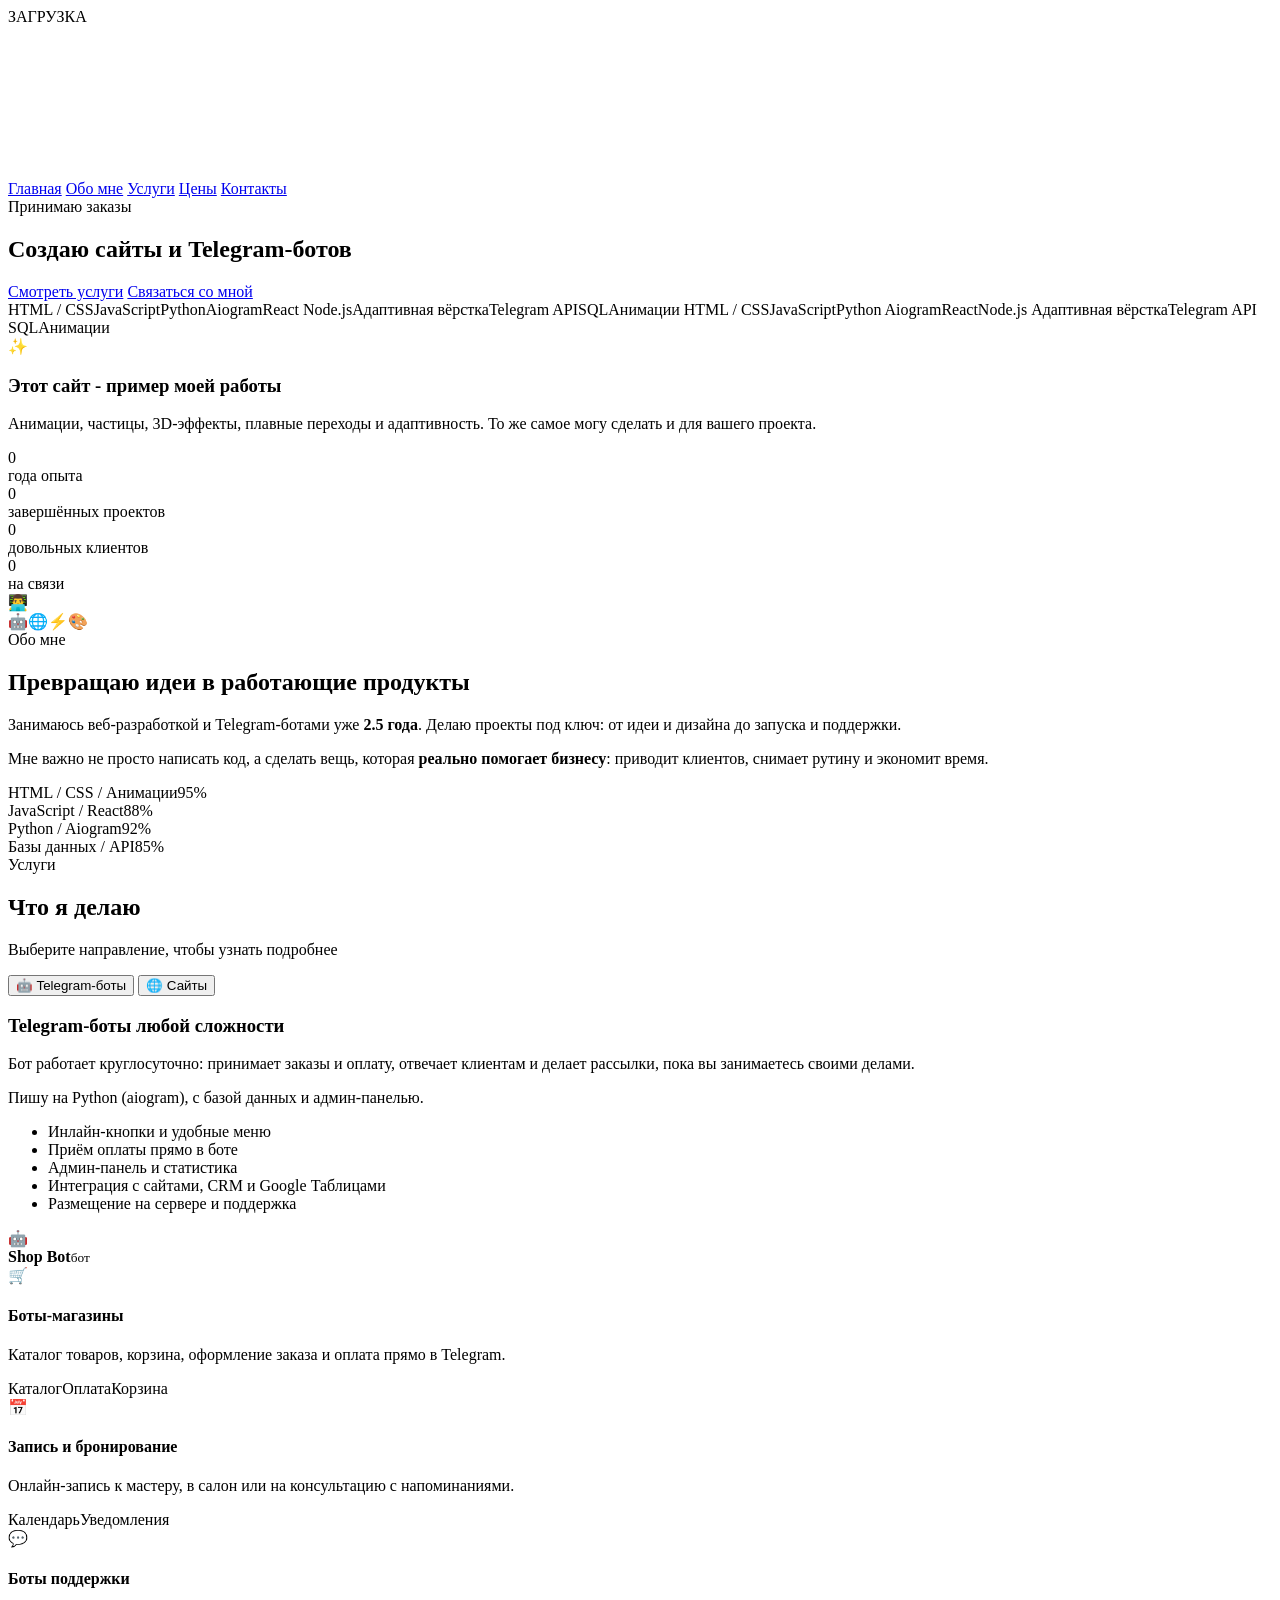
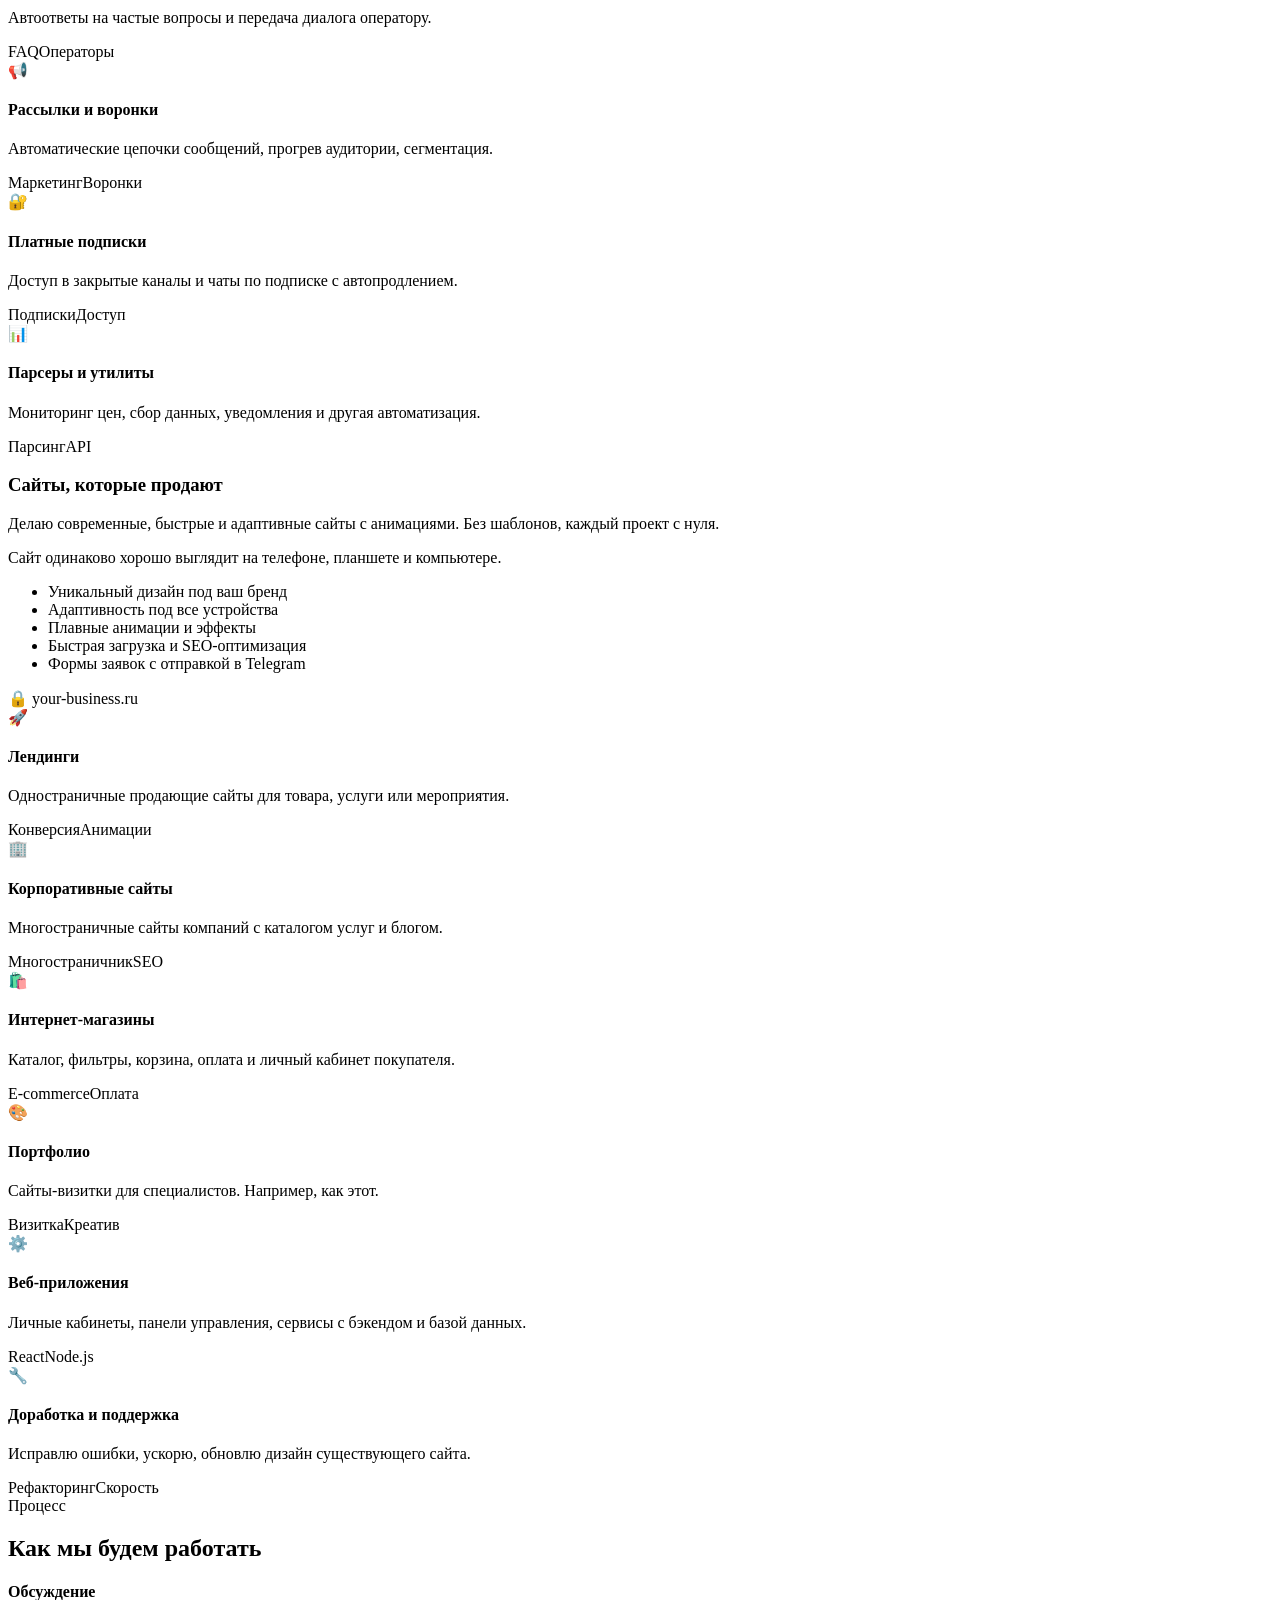
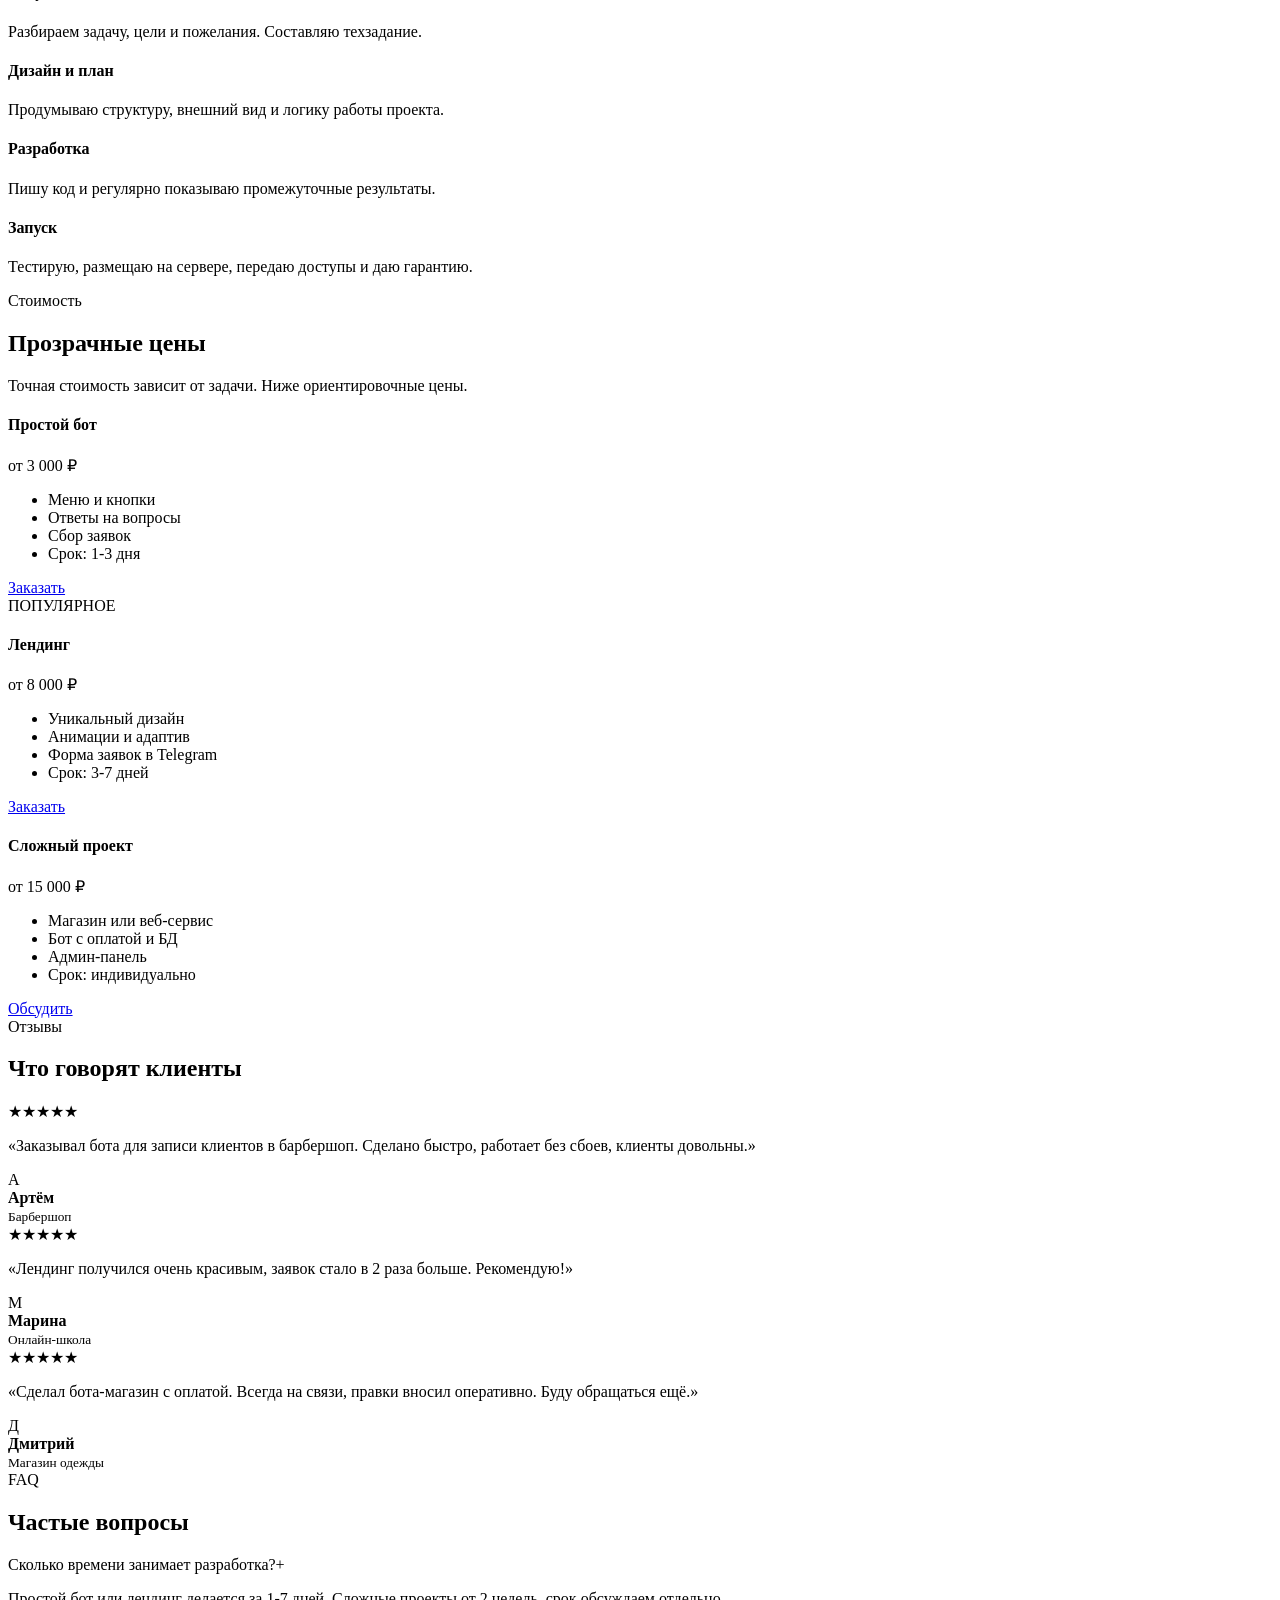
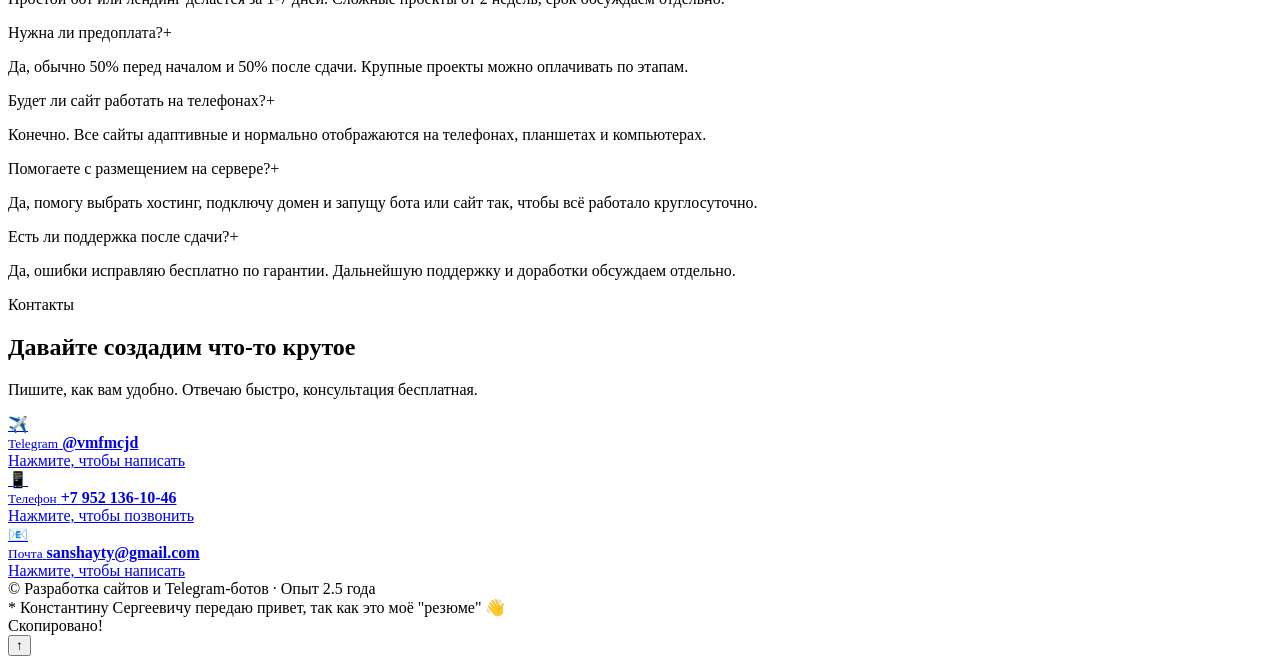
==== port/index.html @ c93b611d "Add files via upload" ====
<!DOCTYPE html>
<html lang="ru">
<head>
  <meta charset="UTF-8">
  <meta name="viewport" content="width=device-width, initial-scale=1.0">
  <meta name="description" content="Разработка сайтов и Telegram-ботов под ключ">
  <title>Разработка сайтов и Telegram-ботов | Портфолио</title>

  <link rel="preconnect" href="https://fonts.googleapis.com">
  <link rel="preconnect" href="https://fonts.gstatic.com" crossorigin>
  <link href="https://fonts.googleapis.com/css2?family=Unbounded:wght@400;600;800&family=Manrope:wght@300;400;600;800&display=swap" rel="stylesheet">
  <link rel="stylesheet" href="css/style.css">
</head>
<body>

  <!-- Служебные элементы -->
  <div id="loader">
    <div class="loader-ring"></div>
    <div class="loader-text">ЗАГРУЗКА</div>
  </div>
  <div class="progress" id="progress"></div>
  <canvas id="particles"></canvas>
  <div class="blob b1"></div>
  <div class="blob b2"></div>
  <div class="blob b3"></div>
  <div class="cursor-glow" id="glow"></div>
  <div class="cursor-dot" id="dot"></div>

  <nav>
    <a href="#home">Главная</a>
    <a href="#about">Обо мне</a>
    <a href="#services">Услуги</a>
    <a href="#prices">Цены</a>
    <a href="#contacts">Контакты</a>
  </nav>

  <main>

    <!-- Первый экран -->
    <section class="hero" id="home">
      <div class="badge"><span class="pulse"></span> Принимаю заказы</div>

      <h1>
        <span class="line"><span>Создаю сайты</span></span>
        <span class="line"><span>и <span class="gradient-text">Telegram-ботов</span></span></span>
      </h1>

      <div class="typing">
        <span id="typed"></span><span class="caret"></span>
      </div>

      <div class="hero-btns">
        <a href="#services" class="btn btn-primary">Смотреть услуги</a>
        <a href="#contacts" class="btn btn-ghost">Связаться со мной</a>
      </div>

      <div class="scroll-hint"></div>
    </section>

    <!-- Бегущая строка (второй набор нужен для бесшовной прокрутки) -->
    <div class="marquee">
      <div class="marquee-track">
        <span>HTML / CSS</span><span>JavaScript</span><span>Python</span><span>Aiogram</span><span>React</span>
        <span>Node.js</span><span>Адаптивная вёрстка</span><span>Telegram API</span><span>SQL</span><span>Анимации</span>

        <span aria-hidden="true">HTML / CSS</span><span aria-hidden="true">JavaScript</span><span aria-hidden="true">Python</span>
        <span aria-hidden="true">Aiogram</span><span aria-hidden="true">React</span><span aria-hidden="true">Node.js</span>
        <span aria-hidden="true">Адаптивная вёрстка</span><span aria-hidden="true">Telegram API</span>
        <span aria-hidden="true">SQL</span><span aria-hidden="true">Анимации</span>
      </div>
    </div>

    <!-- Плашка и статистика -->
    <section class="intro">
      <div class="demo-note reveal">
        <div class="icon">✨</div>
        <div>
          <h3>Этот сайт - пример моей работы</h3>
          <p>Анимации, частицы, 3D-эффекты, плавные переходы и адаптивность. То же самое могу сделать и для вашего проекта.</p>
        </div>
      </div>

      <div class="stats">
        <div class="stat reveal d1">
          <div class="num gradient-text" data-count="2.5" data-dec="1">0</div>
          <div class="lbl">года опыта</div>
        </div>
        <div class="stat reveal d2">
          <div class="num gradient-text" data-count="60" data-suffix="+">0</div>
          <div class="lbl">завершённых проектов</div>
        </div>
        <div class="stat reveal d3">
          <div class="num gradient-text" data-count="40" data-suffix="+">0</div>
          <div class="lbl">довольных клиентов</div>
        </div>
        <div class="stat reveal d4">
          <div class="num gradient-text" data-count="24" data-suffix="/7">0</div>
          <div class="lbl">на связи</div>
        </div>
      </div>
    </section>

    <!-- Обо мне -->
    <section id="about">
      <div class="about-grid">
        <div class="reveal">
          <div class="avatar-wrap">
            <div class="avatar-ring"></div>
            <div class="avatar-inner">👨‍💻</div>
            <div class="orbit">
              <span>🤖</span><span>🌐</span><span>⚡</span><span>🎨</span>
            </div>
          </div>
        </div>

        <div class="about-text reveal d2">
          <div class="sec-label">Обо мне</div>
          <h2 class="sec-title">Превращаю идеи в <span class="gradient-text">работающие продукты</span></h2>
          <p>Занимаюсь веб-разработкой и Telegram-ботами уже <strong>2.5 года</strong>. Делаю проекты под ключ: от идеи и дизайна до запуска и поддержки.</p>
          <p>Мне важно не просто написать код, а сделать вещь, которая <strong>реально помогает бизнесу</strong>: приводит клиентов, снимает рутину и экономит время.</p>

          <div class="skills">
            <div>
              <div class="skill-top"><span>HTML / CSS / Анимации</span><span>95%</span></div>
              <div class="skill-bar"><div class="skill-fill" data-w="95"></div></div>
            </div>
            <div>
              <div class="skill-top"><span>JavaScript / React</span><span>88%</span></div>
              <div class="skill-bar"><div class="skill-fill" data-w="88"></div></div>
            </div>
            <div>
              <div class="skill-top"><span>Python / Aiogram</span><span>92%</span></div>
              <div class="skill-bar"><div class="skill-fill" data-w="92"></div></div>
            </div>
            <div>
              <div class="skill-top"><span>Базы данных / API</span><span>85%</span></div>
              <div class="skill-bar"><div class="skill-fill" data-w="85"></div></div>
            </div>
          </div>
        </div>
      </div>
    </section>

    <!-- Услуги -->
    <section id="services" class="tabs-wrap">
      <div class="sec-label reveal">Услуги</div>
      <h2 class="sec-title reveal d1">Что я <span class="gradient-text">делаю</span></h2>
      <p class="sec-desc reveal d2 center">Выберите направление, чтобы узнать подробнее</p>

      <div class="tabs reveal d3">
        <div class="tab-indicator" id="indicator"></div>
        <button class="tab-btn active" data-tab="bots">🤖 Telegram-боты</button>
        <button class="tab-btn" data-tab="sites">🌐 Сайты</button>
      </div>

      <!-- Вкладка: боты -->
      <div class="tab-panel active" id="bots">
        <div class="panel-intro">
          <div>
            <h3>Telegram-боты <span class="gradient-text">любой сложности</span></h3>
            <p>Бот работает круглосуточно: принимает заказы и оплату, отвечает клиентам и делает рассылки, пока вы занимаетесь своими делами.</p>
            <p>Пишу на Python (aiogram), с базой данных и админ-панелью.</p>
            <ul class="check-list">
              <li>Инлайн-кнопки и удобные меню</li>
              <li>Приём оплаты прямо в боте</li>
              <li>Админ-панель и статистика</li>
              <li>Интеграция с сайтами, CRM и Google Таблицами</li>
              <li>Размещение на сервере и поддержка</li>
            </ul>
          </div>

          <div class="tg-mock">
            <div class="tg-head">
              <div class="tg-ava">🤖</div>
              <div><b>Shop Bot</b><small>бот</small></div>
            </div>
            <div class="tg-body" id="chat"></div>
          </div>
        </div>

        <div class="cards">
          <div class="card tilt">
            <div class="c-icon">🛒</div>
            <h4>Боты-магазины</h4>
            <p>Каталог товаров, корзина, оформление заказа и оплата прямо в Telegram.</p>
            <div class="tags"><span>Каталог</span><span>Оплата</span><span>Корзина</span></div>
          </div>
          <div class="card tilt">
            <div class="c-icon">📅</div>
            <h4>Запись и бронирование</h4>
            <p>Онлайн-запись к мастеру, в салон или на консультацию с напоминаниями.</p>
            <div class="tags"><span>Календарь</span><span>Уведомления</span></div>
          </div>
          <div class="card tilt">
            <div class="c-icon">💬</div>
            <h4>Боты поддержки</h4>
            <p>Автоответы на частые вопросы и передача диалога оператору.</p>
            <div class="tags"><span>FAQ</span><span>Операторы</span></div>
          </div>
          <div class="card tilt">
            <div class="c-icon">📢</div>
            <h4>Рассылки и воронки</h4>
            <p>Автоматические цепочки сообщений, прогрев аудитории, сегментация.</p>
            <div class="tags"><span>Маркетинг</span><span>Воронки</span></div>
          </div>
          <div class="card tilt">
            <div class="c-icon">🔐</div>
            <h4>Платные подписки</h4>
            <p>Доступ в закрытые каналы и чаты по подписке с автопродлением.</p>
            <div class="tags"><span>Подписки</span><span>Доступ</span></div>
          </div>
          <div class="card tilt">
            <div class="c-icon">📊</div>
            <h4>Парсеры и утилиты</h4>
            <p>Мониторинг цен, сбор данных, уведомления и другая автоматизация.</p>
            <div class="tags"><span>Парсинг</span><span>API</span></div>
          </div>
        </div>
      </div>

      <!-- Вкладка: сайты -->
      <div class="tab-panel" id="sites">
        <div class="panel-intro">
          <div>
            <h3>Сайты, которые <span class="gradient-text">продают</span></h3>
            <p>Делаю современные, быстрые и адаптивные сайты с анимациями. Без шаблонов, каждый проект с нуля.</p>
            <p>Сайт одинаково хорошо выглядит на телефоне, планшете и компьютере.</p>
            <ul class="check-list">
              <li>Уникальный дизайн под ваш бренд</li>
              <li>Адаптивность под все устройства</li>
              <li>Плавные анимации и эффекты</li>
              <li>Быстрая загрузка и SEO-оптимизация</li>
              <li>Формы заявок с отправкой в Telegram</li>
            </ul>
          </div>

          <div class="browser-mock">
            <div class="br-bar">
              <i></i><i></i><i></i>
              <div class="br-url">🔒 your-business.ru</div>
            </div>
            <div class="br-content">
              <div class="sk sk-hero"></div>
              <div class="sk sk-line" style="width:70%"></div>
              <div class="sk sk-line" style="width:45%"></div>
              <div class="sk-row"><div class="sk"></div><div class="sk"></div><div class="sk"></div></div>
              <div class="sk sk-line" style="width:85%"></div>
            </div>
          </div>
        </div>

        <div class="cards">
          <div class="card tilt">
            <div class="c-icon">🚀</div>
            <h4>Лендинги</h4>
            <p>Одностраничные продающие сайты для товара, услуги или мероприятия.</p>
            <div class="tags"><span>Конверсия</span><span>Анимации</span></div>
          </div>
          <div class="card tilt">
            <div class="c-icon">🏢</div>
            <h4>Корпоративные сайты</h4>
            <p>Многостраничные сайты компаний с каталогом услуг и блогом.</p>
            <div class="tags"><span>Многостраничник</span><span>SEO</span></div>
          </div>
          <div class="card tilt">
            <div class="c-icon">🛍️</div>
            <h4>Интернет-магазины</h4>
            <p>Каталог, фильтры, корзина, оплата и личный кабинет покупателя.</p>
            <div class="tags"><span>E-commerce</span><span>Оплата</span></div>
          </div>
          <div class="card tilt">
            <div class="c-icon">🎨</div>
            <h4>Портфолио</h4>
            <p>Сайты-визитки для специалистов. Например, как этот.</p>
            <div class="tags"><span>Визитка</span><span>Креатив</span></div>
          </div>
          <div class="card tilt">
            <div class="c-icon">⚙️</div>
            <h4>Веб-приложения</h4>
            <p>Личные кабинеты, панели управления, сервисы с бэкендом и базой данных.</p>
            <div class="tags"><span>React</span><span>Node.js</span></div>
          </div>
          <div class="card tilt">
            <div class="c-icon">🔧</div>
            <h4>Доработка и поддержка</h4>
            <p>Исправлю ошибки, ускорю, обновлю дизайн существующего сайта.</p>
            <div class="tags"><span>Рефакторинг</span><span>Скорость</span></div>
          </div>
        </div>
      </div>
    </section>

    <!-- Этапы работы -->
    <section>
      <div class="sec-label reveal">Процесс</div>
      <h2 class="sec-title reveal d1">Как мы будем <span class="gradient-text">работать</span></h2>

      <div class="steps">
        <div class="step reveal d1">
          <h4>Обсуждение</h4>
          <p>Разбираем задачу, цели и пожелания. Составляю техзадание.</p>
        </div>
        <div class="step reveal d2">
          <h4>Дизайн и план</h4>
          <p>Продумываю структуру, внешний вид и логику работы проекта.</p>
        </div>
        <div class="step reveal d3">
          <h4>Разработка</h4>
          <p>Пишу код и регулярно показываю промежуточные результаты.</p>
        </div>
        <div class="step reveal d4">
          <h4>Запуск</h4>
          <p>Тестирую, размещаю на сервере, передаю доступы и даю гарантию.</p>
        </div>
      </div>
    </section>

    <!-- Цены -->
    <section id="prices">
      <div class="sec-label reveal">Стоимость</div>
      <h2 class="sec-title reveal d1">Прозрачные <span class="gradient-text">цены</span></h2>
      <p class="sec-desc reveal d2">Точная стоимость зависит от задачи. Ниже ориентировочные цены.</p>

      <div class="prices">
        <div class="price reveal d1">
          <h4>Простой бот</h4>
          <div class="cost">от 3 000 ₽</div>
          <ul>
            <li>Меню и кнопки</li>
            <li>Ответы на вопросы</li>
            <li>Сбор заявок</li>
            <li>Срок: 1-3 дня</li>
          </ul>
          <a href="#contacts" class="btn btn-ghost">Заказать</a>
        </div>

        <div class="price hot reveal d2">
          <div class="hot-tag">ПОПУЛЯРНОЕ</div>
          <h4>Лендинг</h4>
          <div class="cost">от 8 000 ₽</div>
          <ul>
            <li>Уникальный дизайн</li>
            <li>Анимации и адаптив</li>
            <li>Форма заявок в Telegram</li>
            <li>Срок: 3-7 дней</li>
          </ul>
          <a href="#contacts" class="btn btn-primary">Заказать</a>
        </div>

        <div class="price reveal d3">
          <h4>Сложный проект</h4>
          <div class="cost">от 15 000 ₽</div>
          <ul>
            <li>Магазин или веб-сервис</li>
            <li>Бот с оплатой и БД</li>
            <li>Админ-панель</li>
            <li>Срок: индивидуально</li>
          </ul>
          <a href="#contacts" class="btn btn-ghost">Обсудить</a>
        </div>
      </div>
    </section>

    <!-- Отзывы -->
    <section>
      <div class="sec-label reveal">Отзывы</div>
      <h2 class="sec-title reveal d1">Что говорят <span class="gradient-text">клиенты</span></h2>

      <div class="reviews">
        <div class="review reveal d1">
          <div class="stars">★★★★★</div>
          <p>«Заказывал бота для записи клиентов в барбершоп. Сделано быстро, работает без сбоев, клиенты довольны.»</p>
          <div class="who"><span>А</span><div><b>Артём</b><br><small>Барбершоп</small></div></div>
        </div>
        <div class="review reveal d2">
          <div class="stars">★★★★★</div>
          <p>«Лендинг получился очень красивым, заявок стало в 2 раза больше. Рекомендую!»</p>
          <div class="who"><span>М</span><div><b>Марина</b><br><small>Онлайн-школа</small></div></div>
        </div>
        <div class="review reveal d3">
          <div class="stars">★★★★★</div>
          <p>«Сделал бота-магазин с оплатой. Всегда на связи, правки вносил оперативно. Буду обращаться ещё.»</p>
          <div class="who"><span>Д</span><div><b>Дмитрий</b><br><small>Магазин одежды</small></div></div>
        </div>
      </div>
    </section>

    <!-- FAQ -->
    <section>
      <div class="center">
        <div class="sec-label reveal">FAQ</div>
        <h2 class="sec-title reveal d1">Частые <span class="gradient-text">вопросы</span></h2>
      </div>

      <div class="faq">
        <div class="faq-item reveal">
          <div class="faq-q">Сколько времени занимает разработка?<span class="plus">+</span></div>
          <div class="faq-a"><p>Простой бот или лендинг делается за 1-7 дней. Сложные проекты от 2 недель, срок обсуждаем отдельно.</p></div>
        </div>
        <div class="faq-item reveal">
          <div class="faq-q">Нужна ли предоплата?<span class="plus">+</span></div>
          <div class="faq-a"><p>Да, обычно 50% перед началом и 50% после сдачи. Крупные проекты можно оплачивать по этапам.</p></div>
        </div>
        <div class="faq-item reveal">
          <div class="faq-q">Будет ли сайт работать на телефонах?<span class="plus">+</span></div>
          <div class="faq-a"><p>Конечно. Все сайты адаптивные и нормально отображаются на телефонах, планшетах и компьютерах.</p></div>
        </div>
        <div class="faq-item reveal">
          <div class="faq-q">Помогаете с размещением на сервере?<span class="plus">+</span></div>
          <div class="faq-a"><p>Да, помогу выбрать хостинг, подключу домен и запущу бота или сайт так, чтобы всё работало круглосуточно.</p></div>
        </div>
        <div class="faq-item reveal">
          <div class="faq-q">Есть ли поддержка после сдачи?<span class="plus">+</span></div>
          <div class="faq-a"><p>Да, ошибки исправляю бесплатно по гарантии. Дальнейшую поддержку и доработки обсуждаем отдельно.</p></div>
        </div>
      </div>
    </section>

    <!-- Контакты -->
    <section id="contacts">
      <div class="contact-box reveal">
        <div class="sec-label">Контакты</div>
        <h2 class="sec-title">Давайте создадим <span class="gradient-text">что-то крутое</span></h2>
        <p class="sec-desc center">Пишите, как вам удобно. Отвечаю быстро, консультация бесплатная.</p>

        <div class="contact-grid">
          <a class="contact-card" href="https://t.me/vmfmcjd" target="_blank" rel="noopener" data-copy="@vmfmcjd">
            <div class="ci">✈️</div>
            <small>Telegram</small>
            <b>@vmfmcjd</b>
            <div class="hint">Нажмите, чтобы написать</div>
          </a>
          <a class="contact-card" href="tel:+79521361046" data-copy="+79521361046">
            <div class="ci">📱</div>
            <small>Телефон</small>
            <b>+7 952 136-10-46</b>
            <div class="hint">Нажмите, чтобы позвонить</div>
          </a>
          <a class="contact-card" href="mailto:sanshayty@gmail.com" data-copy="sanshayty@gmail.com">
            <div class="ci">📧</div>
            <small>Почта</small>
            <b>sanshayty@gmail.com</b>
            <div class="hint">Нажмите, чтобы написать</div>
          </a>
        </div>
      </div>
    </section>

  </main>

  <footer>
    © <span id="year"></span> Разработка сайтов и Telegram-ботов · Опыт 2.5 года
    <div class="footnote">* Константину Сергеевичу передаю привет, так как это моё "резюме" 👋</div>
  </footer>

  <div class="toast" id="toast">Скопировано!</div>
  <button class="to-top" id="toTop" aria-label="Наверх">↑</button>

  <script src="js/script.js" defer></script>
</body>
</html>
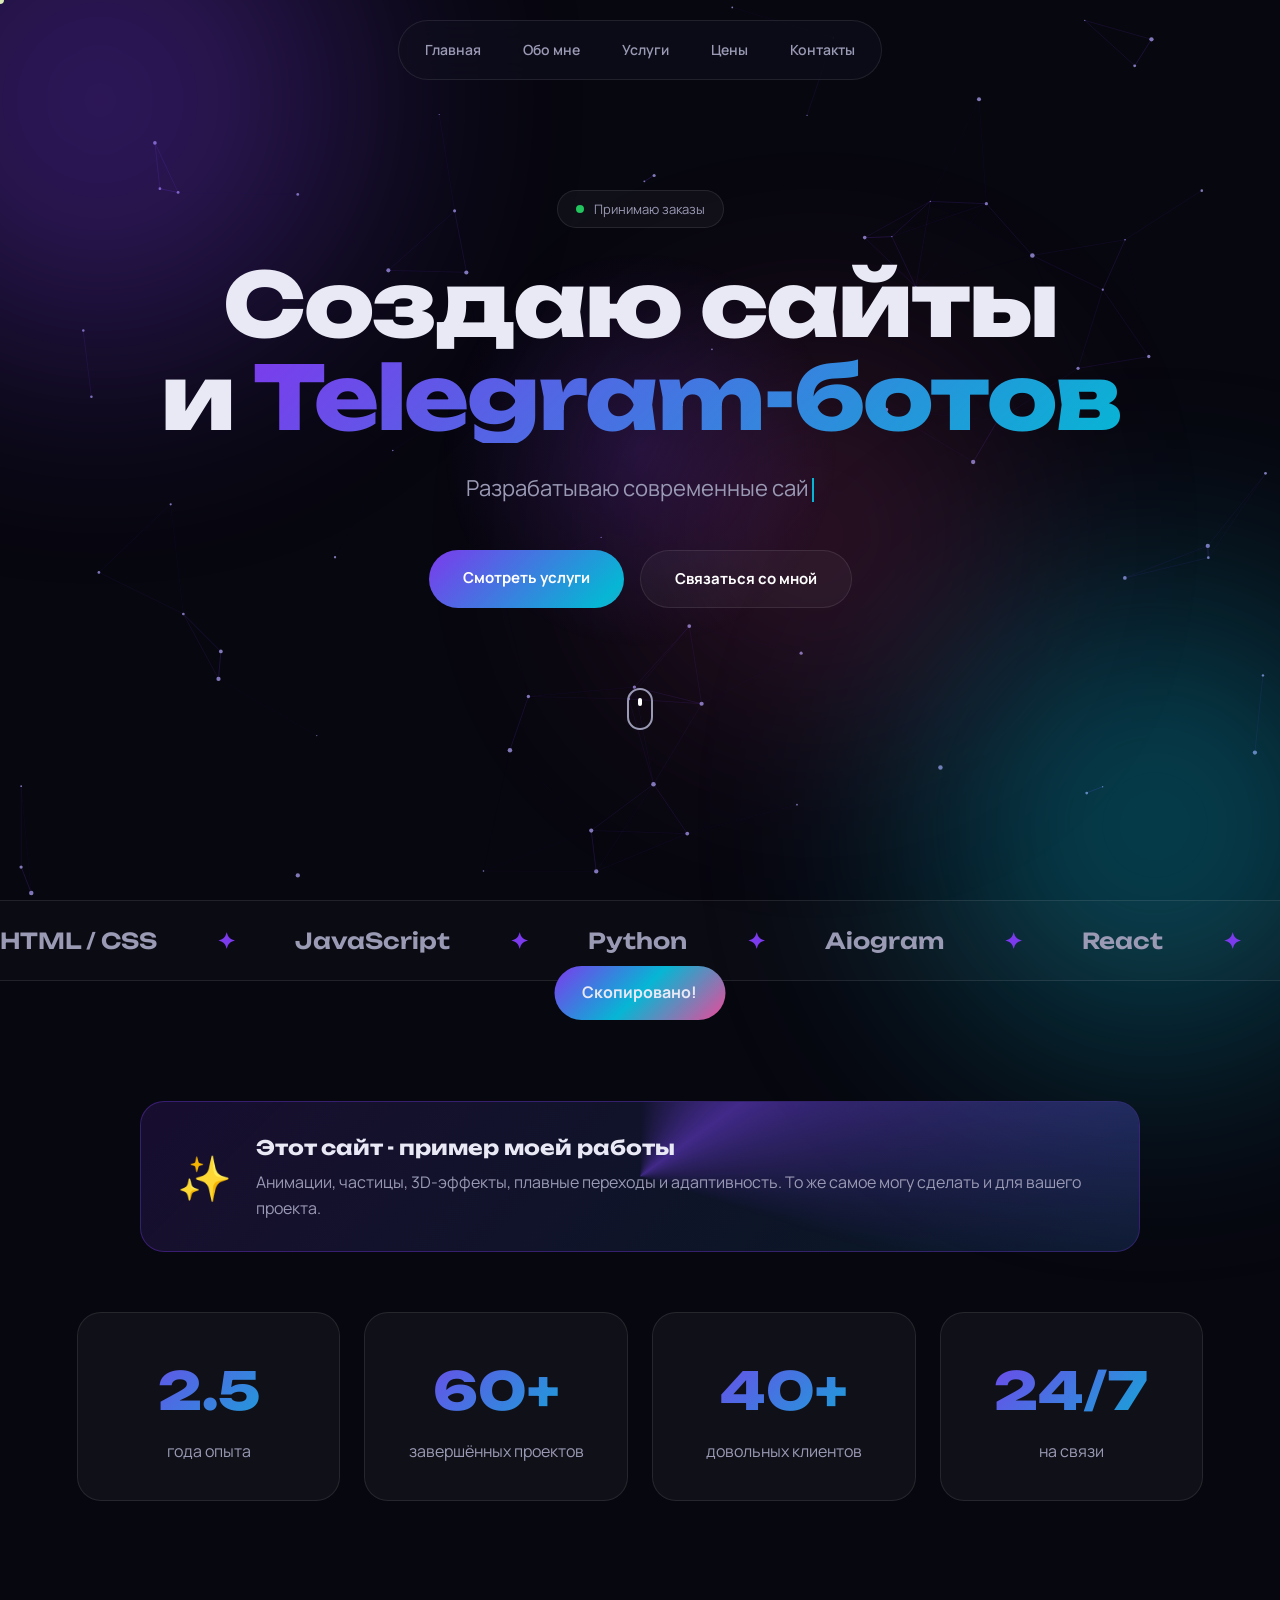
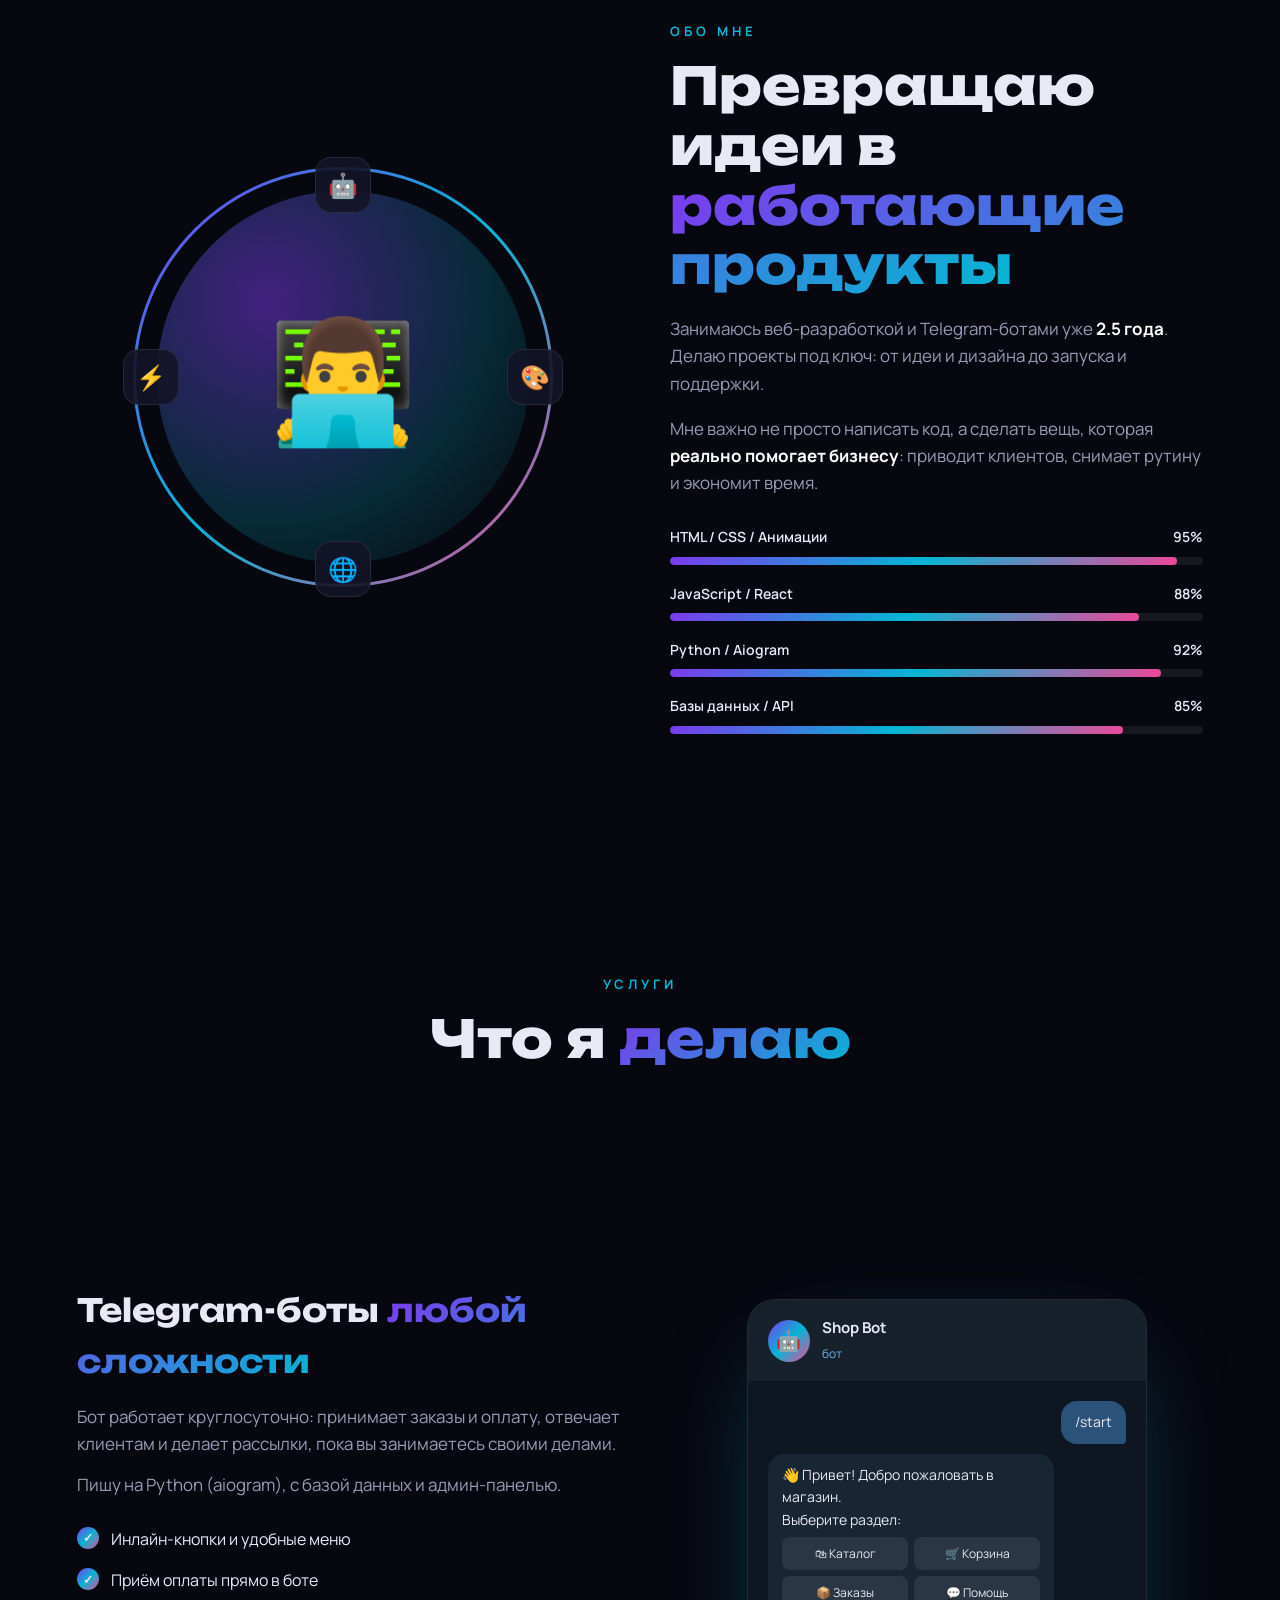
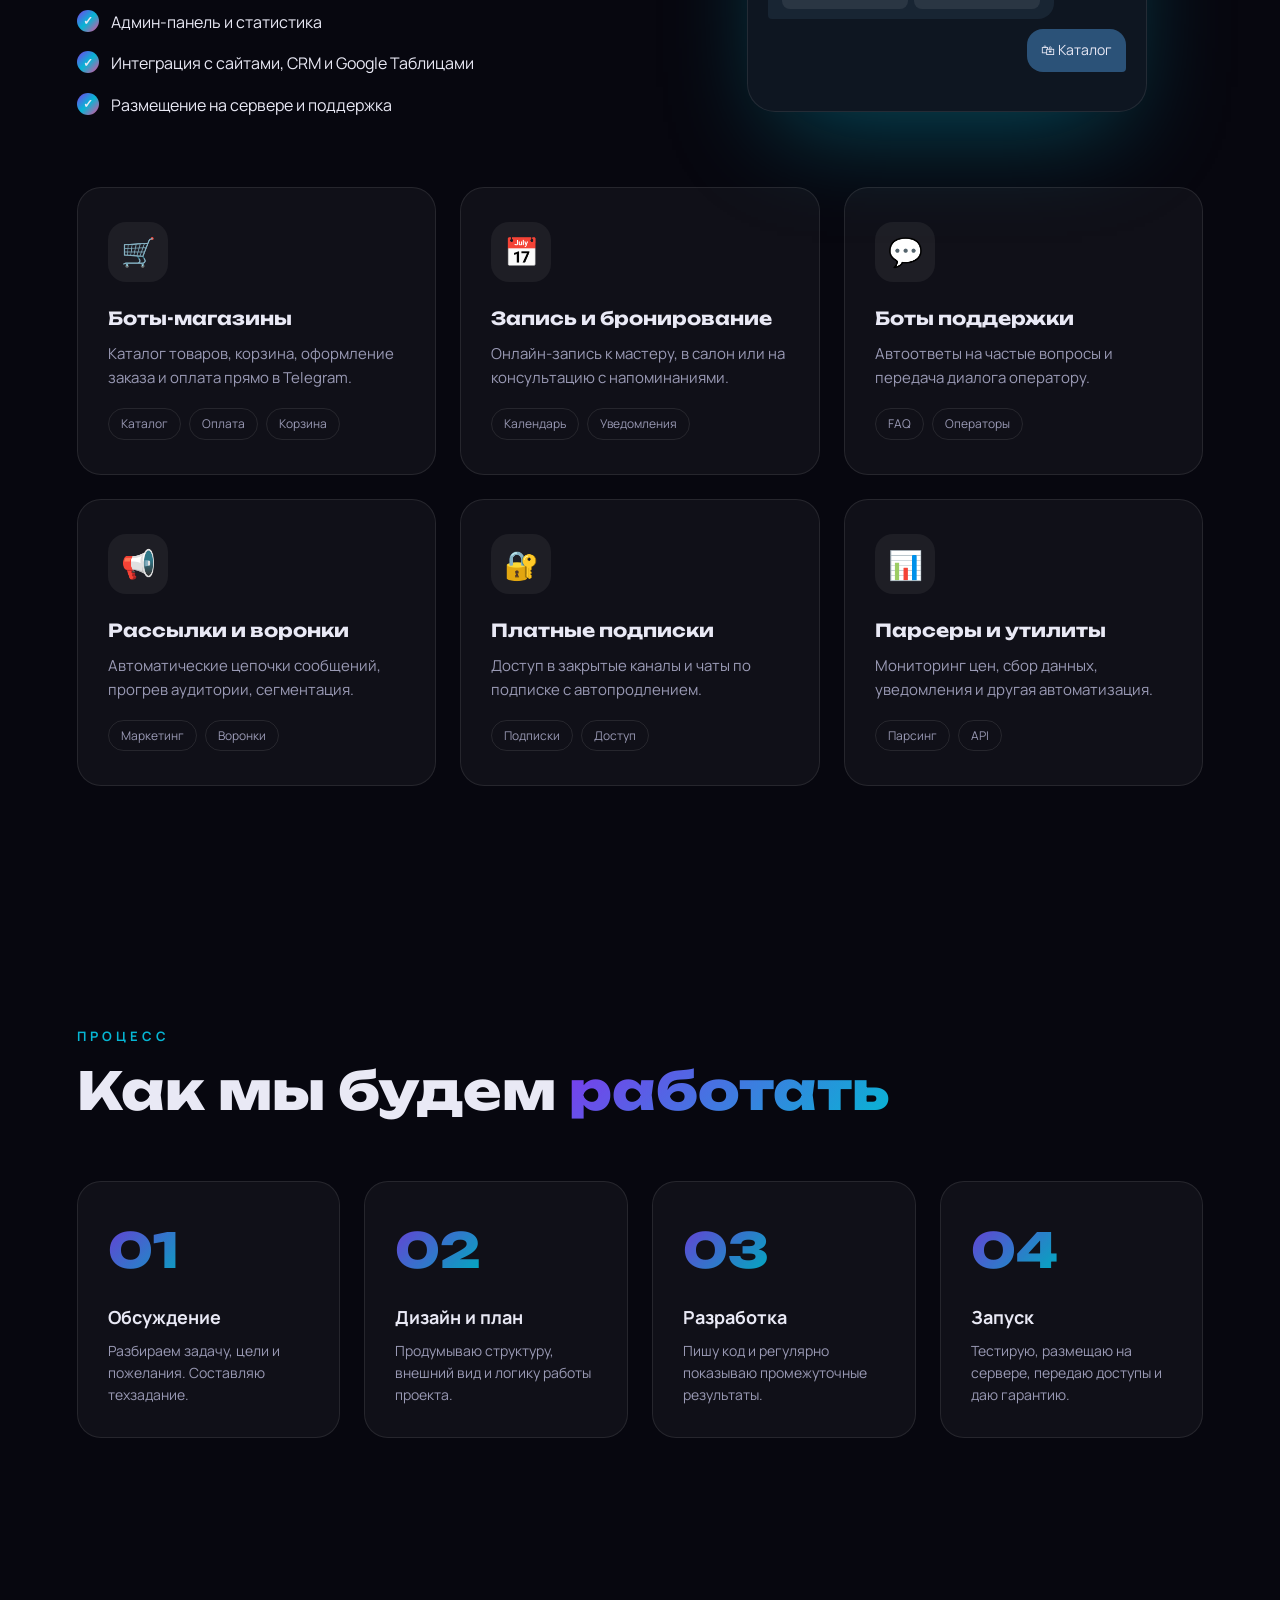
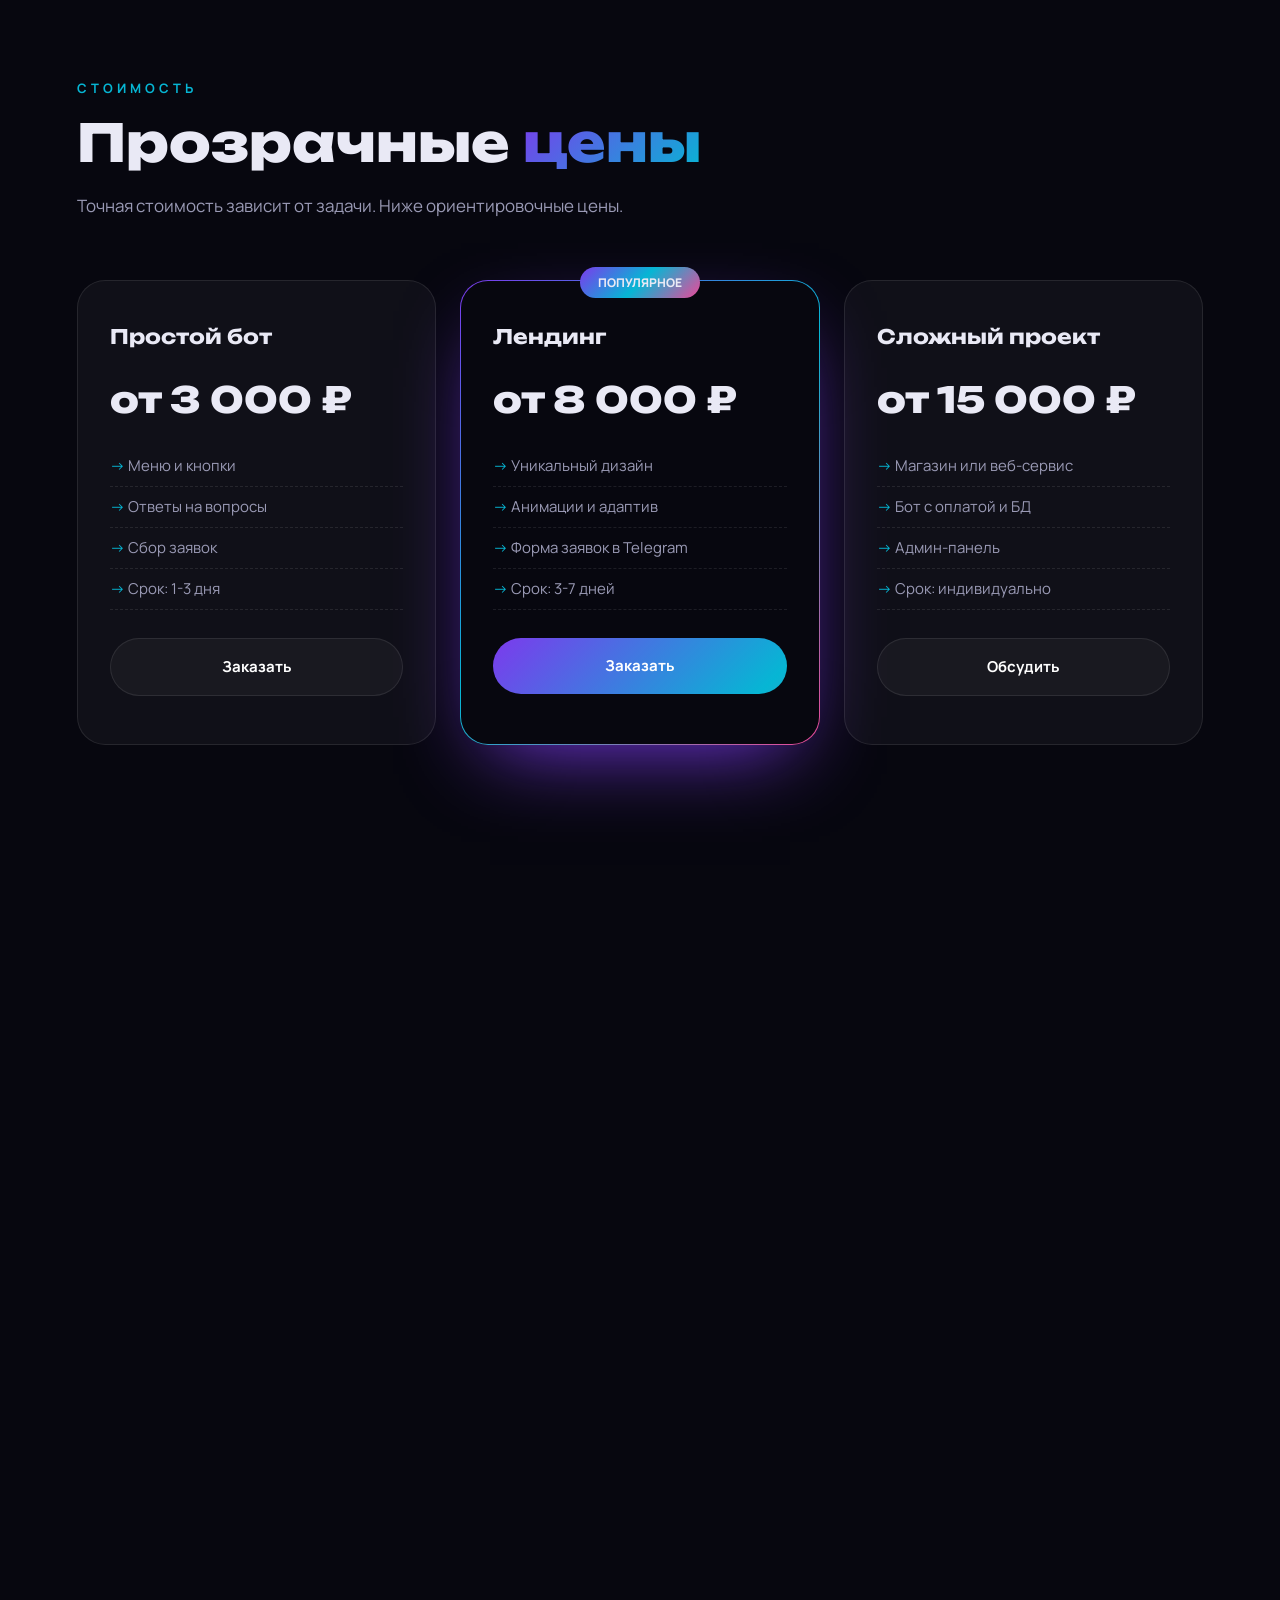
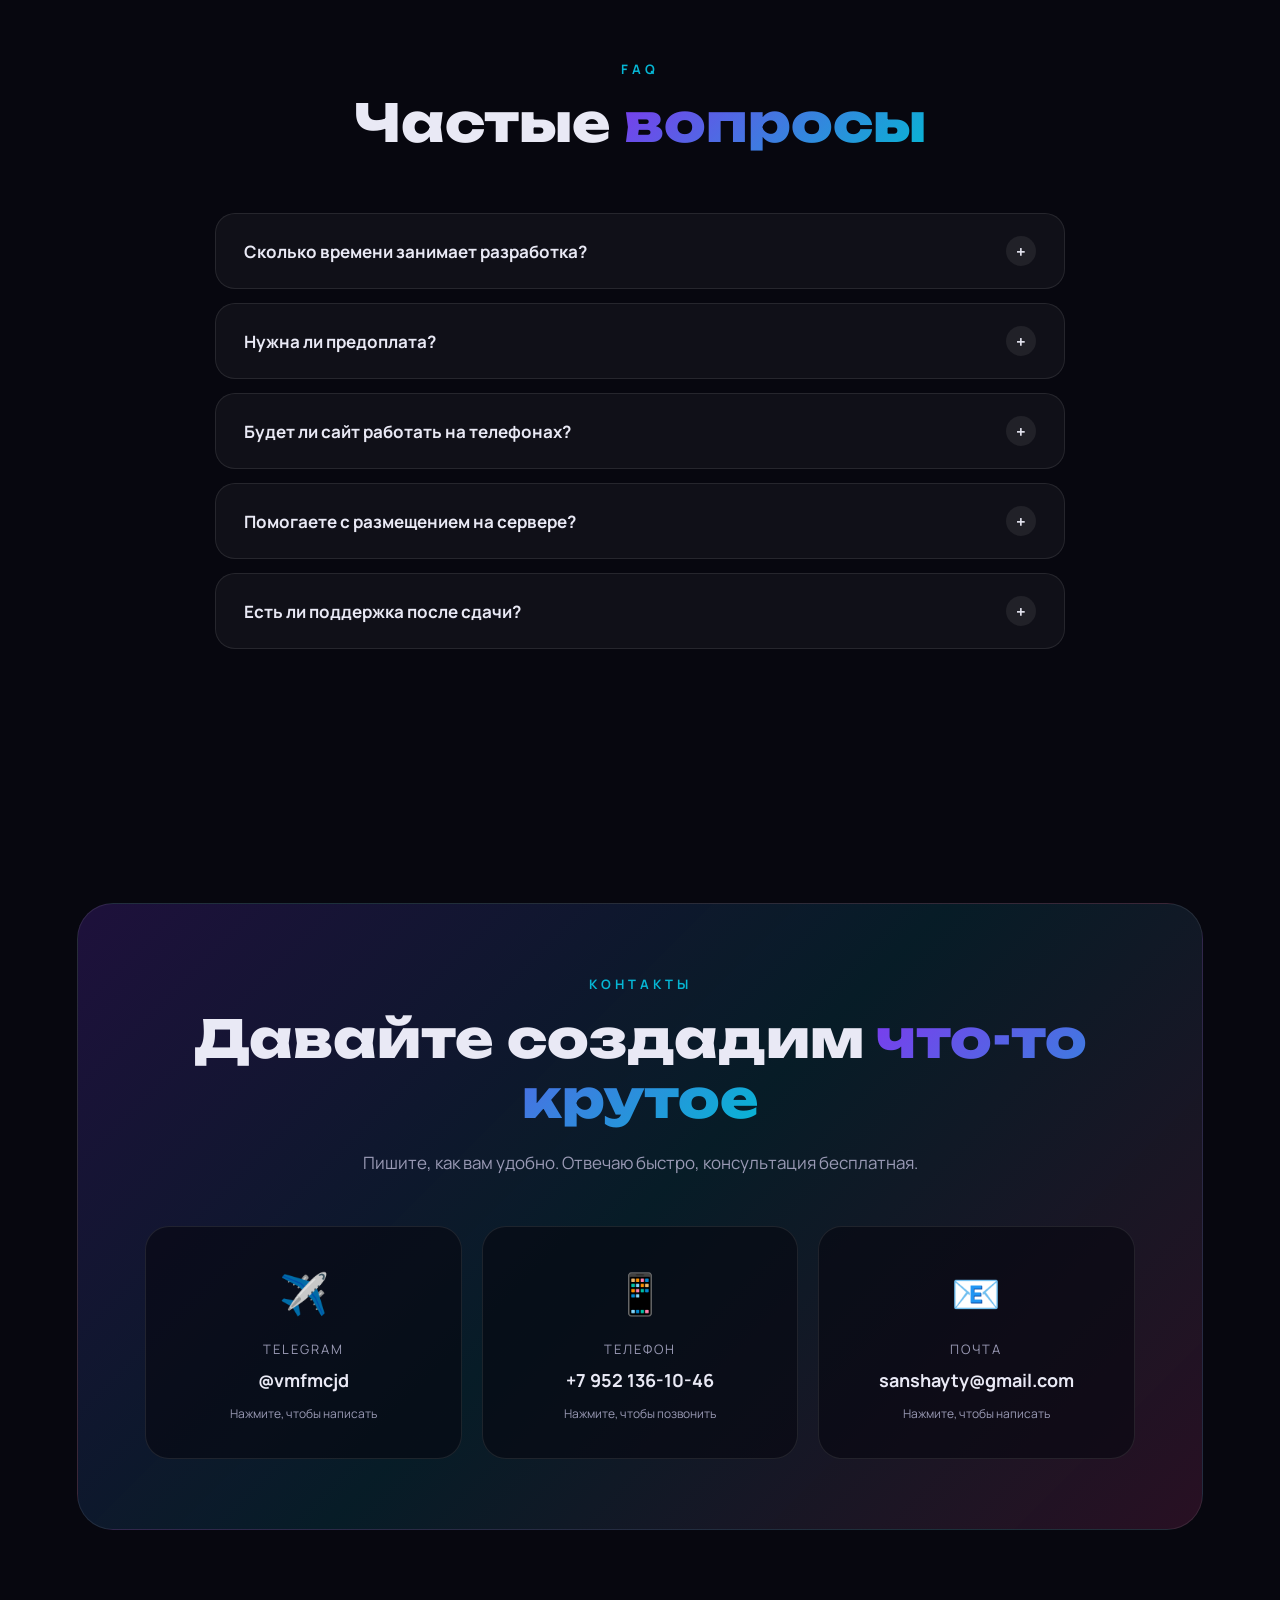
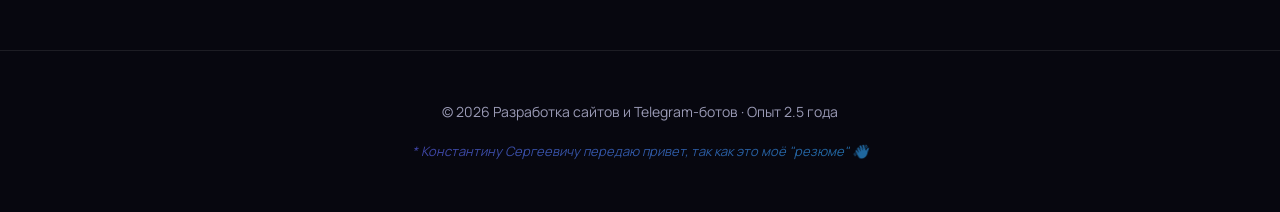
==== commit c101a628: "Add files via upload" ====
--- a/port/index.html
+++ b/port/index.html
@@ -9,7 +9,7 @@
   <link rel="preconnect" href="https://fonts.googleapis.com">
   <link rel="preconnect" href="https://fonts.gstatic.com" crossorigin>
   <link href="https://fonts.googleapis.com/css2?family=Unbounded:wght@400;600;800&family=Manrope:wght@300;400;600;800&display=swap" rel="stylesheet">
-  <link rel="stylesheet" href="css/style.css">
+  <link rel="stylesheet" href="style.css">
 </head>
 <body>
 
@@ -456,6 +456,6 @@
   <div class="toast" id="toast">Скопировано!</div>
   <button class="to-top" id="toTop" aria-label="Наверх">↑</button>
 
-  <script src="js/script.js" defer></script>
+  <script src="script.js" defer></script>
 </body>
 </html>
--- a/port/style.css
+++ b/port/style.css
@@ -0,0 +1,1453 @@
+/* Переменные */
+:root {
+  --bg: #07070f;
+  --card: rgba(255, 255, 255, 0.04);
+  --border: rgba(255, 255, 255, 0.09);
+  --text: #e9e9f5;
+  --muted: #9a9ab5;
+
+  --a1: #7c3aed;
+  --a2: #06b6d4;
+  --a3: #ec4899;
+  --grad: linear-gradient(135deg, var(--a1), var(--a2), var(--a3));
+
+  --ease-out: cubic-bezier(0.2, 1, 0.3, 1);
+}
+
+/* Сброс и база */
+* {
+  margin: 0;
+  padding: 0;
+  box-sizing: border-box;
+}
+
+html {
+  scroll-behavior: smooth;
+}
+
+body {
+  font-family: 'Manrope', sans-serif;
+  background: var(--bg);
+  color: var(--text);
+  line-height: 1.6;
+  overflow-x: hidden;
+}
+
+a {
+  color: inherit;
+  text-decoration: none;
+}
+
+main {
+  position: relative;
+  z-index: 2;
+}
+
+section {
+  max-width: 1300px;
+  margin: 0 auto;
+  padding: 120px 6%;
+}
+
+.center {
+  text-align: center;
+  margin-left: auto;
+  margin-right: auto;
+}
+
+small {
+  color: var(--muted);
+}
+
+
+/* Фон: частицы и размытые пятна */
+#particles {
+  position: fixed;
+  inset: 0;
+  z-index: 0;
+  pointer-events: none;
+}
+
+.blob {
+  position: fixed;
+  z-index: 0;
+  border-radius: 50%;
+  filter: blur(120px);
+  opacity: 0.35;
+  animation: float 18s ease-in-out infinite;
+  will-change: transform;
+}
+
+.blob.b1 { width: 500px; height: 500px; top: -150px;    left: -150px;  background: var(--a1); }
+.blob.b2 { width: 450px; height: 450px; bottom: -150px; right: -100px; background: var(--a2); animation-delay: -6s; }
+.blob.b3 { width: 350px; height: 350px; top: 40%;       left: 50%;     background: var(--a3); animation-delay: -12s; opacity: 0.2; }
+
+
+/* Курсор */
+.cursor-glow {
+  position: fixed;
+  top: 0;
+  left: 0;
+  z-index: 1;
+  width: 400px;
+  height: 400px;
+  border-radius: 50%;
+  background: radial-gradient(circle, rgba(124, 58, 237, 0.18), transparent 70%);
+  pointer-events: none;
+  will-change: transform;
+}
+
+.cursor-dot {
+  position: fixed;
+  top: 0;
+  left: 0;
+  z-index: 9999;
+  width: 8px;
+  height: 8px;
+  margin: -4px 0 0 -4px;
+  border-radius: 50%;
+  background: #fff;
+  mix-blend-mode: difference;
+  pointer-events: none;
+  transition: width 0.2s, height 0.2s, margin 0.2s;
+}
+
+.cursor-dot.hover {
+  width: 40px;
+  height: 40px;
+  margin: -20px 0 0 -20px;
+}
+
+
+/* Прелоадер */
+#loader {
+  position: fixed;
+  inset: 0;
+  z-index: 10000;
+  display: flex;
+  flex-direction: column;
+  align-items: center;
+  justify-content: center;
+  gap: 20px;
+  background: var(--bg);
+  transition: opacity 0.8s, visibility 0.8s;
+}
+
+#loader.hide {
+  opacity: 0;
+  visibility: hidden;
+}
+
+.loader-ring {
+  width: 70px;
+  height: 70px;
+  border: 3px solid transparent;
+  border-top-color: var(--a1);
+  border-right-color: var(--a2);
+  border-radius: 50%;
+  animation: spin 1s linear infinite;
+}
+
+.loader-text {
+  font-family: 'Unbounded';
+  font-size: 12px;
+  letter-spacing: 4px;
+  color: var(--muted);
+}
+
+
+/* Навигация */
+nav {
+  position: fixed;
+  top: 20px;
+  left: 50%;
+  z-index: 100;
+  display: flex;
+  gap: 6px;
+  padding: 8px;
+  transform: translateX(-50%);
+  background: rgba(15, 15, 30, 0.6);
+  backdrop-filter: blur(20px);
+  border: 1px solid var(--border);
+  border-radius: 100px;
+  animation: dropIn 1s 0.8s both var(--ease-out);
+}
+
+nav a {
+  padding: 10px 18px;
+  border-radius: 100px;
+  font-size: 14px;
+  font-weight: 600;
+  color: var(--muted);
+  transition: 0.3s;
+}
+
+nav a:hover {
+  color: #fff;
+  background: rgba(255, 255, 255, 0.07);
+}
+
+
+/* Первый экран */
+.hero {
+  min-height: 100vh;
+  display: flex;
+  flex-direction: column;
+  align-items: center;
+  justify-content: center;
+  padding-top: 140px;
+  text-align: center;
+}
+
+.badge {
+  display: inline-flex;
+  align-items: center;
+  gap: 10px;
+  margin-bottom: 30px;
+  padding: 8px 18px;
+  font-size: 13px;
+  color: var(--muted);
+  background: var(--card);
+  border: 1px solid var(--border);
+  border-radius: 100px;
+  animation: fadeUp 1s 1s both;
+}
+
+.badge .pulse {
+  width: 8px;
+  height: 8px;
+  border-radius: 50%;
+  background: #22c55e;
+  box-shadow: 0 0 0 0 rgba(34, 197, 94, 0.7);
+  animation: pulse 2s infinite;
+}
+
+.hero h1 {
+  font-family: 'Unbounded';
+  font-size: clamp(36px, 7vw, 88px);
+  font-weight: 800;
+  line-height: 1.05;
+  letter-spacing: -2px;
+}
+
+.hero h1 .line {
+  display: block;
+  overflow: hidden;
+}
+
+.hero h1 .line > span {
+  display: inline-block;
+  animation: slideUp 1.2s both var(--ease-out);
+}
+
+.hero h1 .line:nth-child(1) > span { animation-delay: 1.1s; }
+.hero h1 .line:nth-child(2) > span { animation-delay: 1.25s; }
+
+.typing {
+  min-height: 34px;
+  margin-top: 28px;
+  font-size: clamp(16px, 2.2vw, 22px);
+  color: var(--muted);
+  animation: fadeUp 1s 1.5s both;
+}
+
+.typing .caret {
+  display: inline-block;
+  width: 2px;
+  height: 1.1em;
+  margin-left: 3px;
+  vertical-align: middle;
+  background: var(--a2);
+  animation: blink 1s infinite;
+}
+
+.hero-btns {
+  display: flex;
+  flex-wrap: wrap;
+  justify-content: center;
+  gap: 16px;
+  margin-top: 44px;
+  animation: fadeUp 1s 1.7s both;
+}
+
+.scroll-hint {
+  position: relative;
+  width: 26px;
+  height: 42px;
+  margin-top: 80px;
+  border: 2px solid var(--muted);
+  border-radius: 20px;
+  animation: fadeUp 1s 2s both;
+}
+
+.scroll-hint::before {
+  content: '';
+  position: absolute;
+  top: 8px;
+  left: 50%;
+  width: 4px;
+  height: 8px;
+  border-radius: 4px;
+  background: #fff;
+  transform: translateX(-50%);
+  animation: scrollDot 2s infinite;
+}
+
+
+/* Градиентный текст */
+.gradient-text {
+  background: var(--grad);
+  background-size: 200% 200%;
+  -webkit-background-clip: text;
+  background-clip: text;
+  color: transparent;
+  animation: gradMove 5s ease infinite;
+}
+
+
+/* Кнопки */
+.btn {
+  position: relative;
+  display: inline-block;
+  padding: 16px 34px;
+  font-family: inherit;
+  font-size: 15px;
+  font-weight: 700;
+  text-align: center;
+  border: none;
+  border-radius: 100px;
+  cursor: pointer;
+  overflow: hidden;
+  transition: transform 0.3s;
+}
+
+.btn:hover {
+  transform: translateY(-4px) scale(1.03);
+}
+
+.btn-primary {
+  color: #fff;
+  background: var(--grad);
+  background-size: 200%;
+  animation: gradMove 4s infinite;
+}
+
+.btn-primary::after {
+  content: '';
+  position: absolute;
+  top: 0;
+  left: -100%;
+  width: 60%;
+  height: 100%;
+  background: linear-gradient(90deg, transparent, rgba(255, 255, 255, 0.4), transparent);
+  transform: skewX(-20deg);
+  animation: shine 3s infinite;
+}
+
+.btn-ghost {
+  color: #fff;
+  background: var(--card);
+  border: 1px solid var(--border);
+}
+
+
+/* Бегущая строка */
+.marquee {
+  position: relative;
+  z-index: 2;
+  padding: 22px 0;
+  overflow: hidden;
+  background: rgba(255, 255, 255, 0.02);
+  border-top: 1px solid var(--border);
+  border-bottom: 1px solid var(--border);
+}
+
+.marquee-track {
+  display: flex;
+  gap: 60px;
+  width: max-content;
+  animation: marquee 30s linear infinite;
+}
+
+.marquee-track span {
+  font-family: 'Unbounded';
+  font-size: 22px;
+  font-weight: 600;
+  color: var(--muted);
+  white-space: nowrap;
+}
+
+.marquee-track span::after {
+  content: '✦';
+  margin-left: 60px;
+  color: var(--a1);
+}
+
+
+/* Заголовки секций */
+.sec-label {
+  margin-bottom: 14px;
+  font-size: 13px;
+  font-weight: 700;
+  letter-spacing: 4px;
+  text-transform: uppercase;
+  color: var(--a2);
+}
+
+.sec-title {
+  margin-bottom: 20px;
+  font-family: 'Unbounded';
+  font-size: clamp(28px, 4.5vw, 52px);
+  font-weight: 800;
+  line-height: 1.15;
+}
+
+.sec-desc {
+  max-width: 640px;
+  font-size: 17px;
+  color: var(--muted);
+}
+
+
+/* Появление при прокрутке */
+.reveal {
+  opacity: 0;
+  transform: translateY(60px);
+  transition: 1s var(--ease-out);
+}
+
+.reveal.visible {
+  opacity: 1;
+  transform: none;
+}
+
+.reveal.d1 { transition-delay: 0.1s; }
+.reveal.d2 { transition-delay: 0.2s; }
+.reveal.d3 { transition-delay: 0.3s; }
+.reveal.d4 { transition-delay: 0.4s; }
+
+
+/* Плашка и статистика */
+.intro {
+  padding-bottom: 0;
+}
+
+.demo-note {
+  position: relative;
+  display: flex;
+  align-items: center;
+  gap: 24px;
+  max-width: 1000px;
+  margin: 0 auto;
+  padding: 30px 36px;
+  overflow: hidden;
+  background: linear-gradient(135deg, rgba(124, 58, 237, 0.15), rgba(6, 182, 212, 0.1));
+  border: 1px solid rgba(124, 58, 237, 0.35);
+  border-radius: 24px;
+}
+
+.demo-note::before {
+  content: '';
+  position: absolute;
+  inset: -2px;
+  z-index: -1;
+  background: conic-gradient(from 0deg, transparent, var(--a1), transparent 30%);
+  opacity: 0.5;
+  animation: spin 6s linear infinite;
+}
+
+.demo-note .icon {
+  flex-shrink: 0;
+  font-size: 44px;
+  animation: wobble 3s infinite;
+}
+
+.demo-note h3 {
+  margin-bottom: 6px;
+  font-family: 'Unbounded';
+  font-size: 20px;
+}
+
+.demo-note p {
+  color: var(--muted);
+}
+
+.stats {
+  display: grid;
+  grid-template-columns: repeat(auto-fit, minmax(220px, 1fr));
+  gap: 24px;
+  margin-top: 60px;
+}
+
+.stat {
+  padding: 36px 28px;
+  text-align: center;
+  background: var(--card);
+  border: 1px solid var(--border);
+  border-radius: 24px;
+  transition: 0.4s;
+}
+
+.stat:hover {
+  border-color: var(--a1);
+  transform: translateY(-8px);
+  box-shadow: 0 20px 60px -20px var(--a1);
+}
+
+.stat .num {
+  font-family: 'Unbounded';
+  font-size: 52px;
+  font-weight: 800;
+}
+
+.stat .lbl {
+  margin-top: 6px;
+  color: var(--muted);
+}
+
+
+/* Обо мне */
+.about-grid {
+  display: grid;
+  grid-template-columns: 1fr 1fr;
+  align-items: center;
+  gap: 60px;
+}
+
+.avatar-wrap {
+  position: relative;
+  width: 100%;
+  max-width: 420px;
+  aspect-ratio: 1;
+  margin: auto;
+}
+
+.avatar-ring {
+  position: absolute;
+  inset: 0;
+  padding: 3px;
+  border-radius: 50%;
+  background: var(--grad);
+  animation: spin 8s linear infinite;
+}
+
+.avatar-ring::after {
+  content: '';
+  position: absolute;
+  inset: 3px;
+  border-radius: 50%;
+  background: var(--bg);
+}
+
+.avatar-inner {
+  position: absolute;
+  inset: 24px;
+  z-index: 2;
+  display: flex;
+  align-items: center;
+  justify-content: center;
+  font-size: 120px;
+  border-radius: 50%;
+  background: radial-gradient(circle at 30% 30%, rgba(124, 58, 237, 0.5), rgba(6, 182, 212, 0.2) 60%, transparent);
+}
+
+.orbit {
+  position: absolute;
+  inset: 0;
+  z-index: 3;
+  animation: spin 14s linear infinite;
+}
+
+.orbit span {
+  position: absolute;
+  display: flex;
+  align-items: center;
+  justify-content: center;
+  width: 56px;
+  height: 56px;
+  font-size: 24px;
+  background: rgba(20, 20, 40, 0.9);
+  border: 1px solid var(--border);
+  border-radius: 16px;
+  animation: spin 14s linear infinite reverse;
+}
+
+.orbit span:nth-child(1) { top: -10px;    left: 50%;  margin-left: -28px; }
+.orbit span:nth-child(2) { bottom: -10px; left: 50%;  margin-left: -28px; }
+.orbit span:nth-child(3) { left: -10px;   top: 50%;   margin-top: -28px; }
+.orbit span:nth-child(4) { right: -10px;  top: 50%;   margin-top: -28px; }
+
+.about-text p {
+  margin-bottom: 18px;
+  font-size: 17px;
+  color: var(--muted);
+}
+
+.about-text strong {
+  color: #fff;
+}
+
+.skills {
+  display: flex;
+  flex-direction: column;
+  gap: 18px;
+  margin-top: 30px;
+}
+
+.skill-top {
+  display: flex;
+  justify-content: space-between;
+  margin-bottom: 8px;
+  font-size: 14px;
+  font-weight: 600;
+}
+
+.skill-bar {
+  height: 8px;
+  overflow: hidden;
+  border-radius: 10px;
+  background: rgba(255, 255, 255, 0.07);
+}
+
+.skill-fill {
+  width: 0;
+  height: 100%;
+  border-radius: 10px;
+  background: var(--grad);
+  transition: width 1.8s var(--ease-out);
+}
+
+
+/* Вкладки */
+.tabs-wrap {
+  text-align: center;
+}
+
+.tabs {
+  position: relative;
+  display: inline-flex;
+  margin: 40px 0 60px;
+  padding: 8px;
+  background: var(--card);
+  border: 1px solid var(--border);
+  border-radius: 100px;
+}
+
+.tab-btn {
+  position: relative;
+  z-index: 2;
+  padding: 16px 40px;
+  font-family: 'Unbounded';
+  font-size: 15px;
+  font-weight: 600;
+  color: var(--muted);
+  background: none;
+  border: none;
+  border-radius: 100px;
+  cursor: pointer;
+  transition: color 0.4s;
+}
+
+.tab-btn.active {
+  color: #fff;
+}
+
+.tab-indicator {
+  position: absolute;
+  top: 8px;
+  bottom: 8px;
+  z-index: 1;
+  border-radius: 100px;
+  background: var(--grad);
+  box-shadow: 0 10px 40px -10px var(--a1);
+  transition: 0.5s cubic-bezier(0.65, 0, 0.35, 1);
+}
+
+.tab-panel {
+  display: none;
+  text-align: left;
+}
+
+.tab-panel.active {
+  display: block;
+  animation: panelIn 0.7s var(--ease-out);
+}
+
+.panel-intro {
+  display: grid;
+  grid-template-columns: 1.1fr 1fr;
+  align-items: center;
+  gap: 50px;
+  margin-bottom: 60px;
+}
+
+.panel-intro h3 {
+  margin-bottom: 16px;
+  font-family: 'Unbounded';
+  font-size: 32px;
+}
+
+.panel-intro p {
+  margin-bottom: 14px;
+  font-size: 17px;
+  color: var(--muted);
+}
+
+.check-list {
+  margin-top: 20px;
+  list-style: none;
+}
+
+.check-list li {
+  position: relative;
+  padding: 8px 0 8px 34px;
+}
+
+.check-list li::before {
+  content: '✓';
+  position: absolute;
+  top: 8px;
+  left: 0;
+  display: flex;
+  align-items: center;
+  justify-content: center;
+  width: 22px;
+  height: 22px;
+  font-size: 12px;
+  font-weight: 800;
+  border-radius: 50%;
+  background: var(--grad);
+}
+
+
+/* Макет Telegram */
+.tg-mock {
+  width: 100%;
+  max-width: 400px;
+  margin: auto;
+  overflow: hidden;
+  background: #0e1621;
+  border: 1px solid var(--border);
+  border-radius: 28px;
+  box-shadow: 0 40px 100px -30px rgba(6, 182, 212, 0.4);
+}
+
+.tg-head {
+  display: flex;
+  align-items: center;
+  gap: 12px;
+  padding: 16px 20px;
+  background: #17212b;
+}
+
+.tg-ava {
+  display: flex;
+  align-items: center;
+  justify-content: center;
+  width: 42px;
+  height: 42px;
+  font-size: 20px;
+  border-radius: 50%;
+  background: var(--grad);
+}
+
+.tg-head b {
+  display: block;
+  font-size: 15px;
+}
+
+.tg-head small {
+  font-size: 12px;
+  color: #6ab3f3;
+}
+
+.tg-body {
+  display: flex;
+  flex-direction: column;
+  gap: 10px;
+  min-height: 330px;
+  padding: 20px;
+}
+
+.msg {
+  max-width: 80%;
+  padding: 10px 14px;
+  font-size: 14px;
+  border-radius: 16px;
+  opacity: 0;
+  transform: translateY(20px) scale(0.9);
+  transition: 0.5s var(--ease-out);
+}
+
+.msg.show {
+  opacity: 1;
+  transform: none;
+}
+
+.msg.user {
+  align-self: flex-end;
+  background: #2b5278;
+  border-bottom-right-radius: 4px;
+}
+
+.msg.bot {
+  align-self: flex-start;
+  background: #182533;
+  border-bottom-left-radius: 4px;
+}
+
+.tg-kb {
+  display: grid;
+  grid-template-columns: 1fr 1fr;
+  gap: 6px;
+  margin-top: 6px;
+}
+
+.tg-kb span {
+  padding: 7px;
+  font-size: 12px;
+  text-align: center;
+  border-radius: 8px;
+  background: rgba(255, 255, 255, 0.08);
+}
+
+.typing-dots {
+  display: inline-flex;
+  gap: 4px;
+}
+
+.typing-dots i {
+  width: 6px;
+  height: 6px;
+  border-radius: 50%;
+  background: #6ab3f3;
+  animation: bounce 1s infinite;
+}
+
+.typing-dots i:nth-child(2) { animation-delay: 0.15s; }
+.typing-dots i:nth-child(3) { animation-delay: 0.3s; }
+
+
+/* Макет браузера */
+.browser-mock {
+  overflow: hidden;
+  background: #11111f;
+  border: 1px solid var(--border);
+  border-radius: 18px;
+  box-shadow: 0 40px 100px -30px rgba(124, 58, 237, 0.5);
+}
+
+.br-bar {
+  display: flex;
+  align-items: center;
+  gap: 8px;
+  padding: 12px 16px;
+  background: #1a1a2e;
+}
+
+.br-bar i {
+  width: 12px;
+  height: 12px;
+  border-radius: 50%;
+}
+
+.br-bar i:nth-child(1) { background: #ff5f57; }
+.br-bar i:nth-child(2) { background: #febc2e; }
+.br-bar i:nth-child(3) { background: #28c840; }
+
+.br-url {
+  flex: 1;
+  margin-left: 10px;
+  padding: 5px 12px;
+  font-size: 12px;
+  color: var(--muted);
+  border-radius: 8px;
+  background: rgba(255, 255, 255, 0.06);
+}
+
+.br-content {
+  display: flex;
+  flex-direction: column;
+  gap: 14px;
+  padding: 24px;
+}
+
+.sk {
+  border-radius: 8px;
+  background: linear-gradient(90deg, rgba(255, 255, 255, 0.05), rgba(255, 255, 255, 0.13), rgba(255, 255, 255, 0.05));
+  background-size: 200% 100%;
+  animation: shimmer 1.8s infinite;
+}
+
+.sk-hero {
+  height: 110px;
+  background: linear-gradient(135deg, rgba(124, 58, 237, 0.5), rgba(6, 182, 212, 0.4));
+  background-size: 200% 200%;
+  animation: gradMove 4s infinite;
+}
+
+.sk-row {
+  display: grid;
+  grid-template-columns: repeat(3, 1fr);
+  gap: 12px;
+}
+
+.sk-row .sk { height: 70px; }
+.sk-line    { height: 12px; }
+
+
+/* Карточки услуг */
+.cards {
+  display: grid;
+  grid-template-columns: repeat(auto-fit, minmax(280px, 1fr));
+  gap: 24px;
+}
+
+.card {
+  position: relative;
+  padding: 34px 30px;
+  overflow: hidden;
+  background: var(--card);
+  border: 1px solid var(--border);
+  border-radius: 24px;
+  transform-style: preserve-3d;
+  transition: transform 0.2s, border-color 0.4s;
+}
+
+.card::before {
+  content: '';
+  position: absolute;
+  top: var(--y, 50%);
+  left: var(--x, 50%);
+  width: 300px;
+  height: 300px;
+  border-radius: 50%;
+  background: radial-gradient(circle, rgba(124, 58, 237, 0.35), transparent 70%);
+  transform: translate(-50%, -50%);
+  opacity: 0;
+  transition: opacity 0.4s;
+}
+
+.card:hover {
+  border-color: rgba(124, 58, 237, 0.5);
+}
+
+.card:hover::before {
+  opacity: 1;
+}
+
+.card > * {
+  position: relative;
+}
+
+.card .c-icon {
+  display: flex;
+  align-items: center;
+  justify-content: center;
+  width: 60px;
+  height: 60px;
+  margin-bottom: 22px;
+  font-size: 28px;
+  border-radius: 18px;
+  background: rgba(255, 255, 255, 0.06);
+  transform: translateZ(40px);
+}
+
+.card h4 {
+  margin-bottom: 10px;
+  font-family: 'Unbounded';
+  font-size: 18px;
+}
+
+.card p {
+  font-size: 15px;
+  color: var(--muted);
+}
+
+.tags {
+  display: flex;
+  flex-wrap: wrap;
+  gap: 8px;
+  margin-top: 18px;
+}
+
+.tags span {
+  padding: 5px 12px;
+  font-size: 12px;
+  color: var(--muted);
+  border: 1px solid var(--border);
+  border-radius: 100px;
+}
+
+
+/* Этапы работы */
+.steps {
+  display: grid;
+  grid-template-columns: repeat(auto-fit, minmax(220px, 1fr));
+  gap: 24px;
+  margin-top: 60px;
+  counter-reset: step;
+}
+
+.step {
+  position: relative;
+  padding: 30px;
+  background: var(--card);
+  border: 1px solid var(--border);
+  border-radius: 24px;
+  transition: 0.4s;
+}
+
+.step:hover {
+  transform: translateY(-8px);
+  background: rgba(124, 58, 237, 0.08);
+}
+
+.step::before {
+  counter-increment: step;
+  content: '0' counter(step);
+  display: block;
+  margin-bottom: 14px;
+  font-family: 'Unbounded';
+  font-size: 48px;
+  font-weight: 800;
+  background: var(--grad);
+  -webkit-background-clip: text;
+  background-clip: text;
+  color: transparent;
+  opacity: 0.9;
+}
+
+.step h4 {
+  margin-bottom: 8px;
+  font-size: 18px;
+}
+
+.step p {
+  font-size: 14px;
+  color: var(--muted);
+}
+
+
+/* Цены */
+.prices {
+  display: grid;
+  grid-template-columns: repeat(auto-fit, minmax(280px, 1fr));
+  gap: 24px;
+  margin-top: 60px;
+}
+
+.price {
+  position: relative;
+  padding: 40px 32px;
+  background: var(--card);
+  border: 1px solid var(--border);
+  border-radius: 28px;
+  transition: 0.4s;
+}
+
+.price:hover {
+  transform: translateY(-10px);
+}
+
+.price.hot {
+  border: 1px solid transparent;
+  background:
+    linear-gradient(var(--bg), var(--bg)) padding-box,
+    var(--grad) border-box;
+  box-shadow: 0 30px 80px -30px var(--a1);
+}
+
+.price .hot-tag {
+  position: absolute;
+  top: -14px;
+  left: 50%;
+  padding: 6px 18px;
+  font-size: 12px;
+  font-weight: 800;
+  border-radius: 100px;
+  background: var(--grad);
+  transform: translateX(-50%);
+}
+
+.price h4 {
+  font-family: 'Unbounded';
+  font-size: 20px;
+}
+
+.price .cost {
+  margin: 18px 0;
+  font-family: 'Unbounded';
+  font-size: 36px;
+  font-weight: 800;
+}
+
+.price ul {
+  margin-bottom: 28px;
+  list-style: none;
+}
+
+.price li {
+  padding: 8px 0;
+  font-size: 15px;
+  color: var(--muted);
+  border-bottom: 1px dashed var(--border);
+}
+
+.price li::before {
+  content: '→ ';
+  color: var(--a2);
+}
+
+.price .btn {
+  width: 100%;
+}
+
+
+/* Отзывы */
+.reviews {
+  display: grid;
+  grid-template-columns: repeat(auto-fit, minmax(300px, 1fr));
+  gap: 24px;
+  margin-top: 60px;
+}
+
+.review {
+  padding: 32px;
+  background: var(--card);
+  border: 1px solid var(--border);
+  border-radius: 24px;
+}
+
+.review .stars {
+  margin-bottom: 14px;
+  letter-spacing: 3px;
+  color: #fbbf24;
+}
+
+.review p {
+  margin-bottom: 20px;
+  font-style: italic;
+  color: var(--muted);
+}
+
+.review .who {
+  display: flex;
+  align-items: center;
+  gap: 12px;
+}
+
+.review .who span {
+  display: flex;
+  align-items: center;
+  justify-content: center;
+  width: 44px;
+  height: 44px;
+  font-weight: 800;
+  border-radius: 50%;
+  background: var(--grad);
+}
+
+
+/* FAQ */
+.faq {
+  max-width: 850px;
+  margin: 60px auto 0;
+}
+
+.faq-item {
+  margin-bottom: 14px;
+  overflow: hidden;
+  background: var(--card);
+  border: 1px solid var(--border);
+  border-radius: 20px;
+  transition: 0.3s;
+}
+
+.faq-item.open {
+  border-color: rgba(124, 58, 237, 0.5);
+}
+
+.faq-q {
+  display: flex;
+  align-items: center;
+  justify-content: space-between;
+  padding: 22px 28px;
+  font-size: 17px;
+  font-weight: 700;
+  cursor: pointer;
+}
+
+.faq-q .plus {
+  display: flex;
+  flex-shrink: 0;
+  align-items: center;
+  justify-content: center;
+  width: 30px;
+  height: 30px;
+  margin-left: 14px;
+  border-radius: 50%;
+  background: rgba(255, 255, 255, 0.07);
+  transition: 0.4s;
+}
+
+.faq-item.open .plus {
+  background: var(--a1);
+  transform: rotate(45deg);
+}
+
+.faq-a {
+  max-height: 0;
+  overflow: hidden;
+  transition: max-height 0.5s var(--ease-out);
+}
+
+.faq-a p {
+  padding: 0 28px 24px;
+  color: var(--muted);
+}
+
+
+/* Контакты */
+.contact-box {
+  position: relative;
+  padding: 70px 6%;
+  overflow: hidden;
+  text-align: center;
+  background: linear-gradient(135deg, rgba(124, 58, 237, 0.2), rgba(6, 182, 212, 0.12), rgba(236, 72, 153, 0.15));
+  border: 1px solid var(--border);
+  border-radius: 36px;
+}
+
+.contact-grid {
+  display: grid;
+  grid-template-columns: repeat(auto-fit, minmax(250px, 1fr));
+  gap: 20px;
+  margin-top: 50px;
+}
+
+.contact-card {
+  display: block;
+  padding: 34px 24px;
+  background: rgba(7, 7, 15, 0.6);
+  border: 1px solid var(--border);
+  border-radius: 24px;
+  cursor: pointer;
+  transition: 0.4s;
+}
+
+.contact-card:hover {
+  border-color: var(--a2);
+  transform: translateY(-10px) scale(1.02);
+  box-shadow: 0 20px 60px -20px var(--a2);
+}
+
+.contact-card .ci {
+  display: inline-block;
+  margin-bottom: 14px;
+  font-size: 40px;
+  transition: 0.5s;
+}
+
+.contact-card:hover .ci {
+  transform: scale(1.2) rotate(-10deg);
+}
+
+.contact-card small {
+  display: block;
+  margin-bottom: 6px;
+  font-size: 13px;
+  letter-spacing: 2px;
+  text-transform: uppercase;
+}
+
+.contact-card b {
+  font-size: 18px;
+  word-break: break-all;
+}
+
+.contact-card .hint {
+  margin-top: 10px;
+  font-size: 12px;
+  color: var(--muted);
+}
+
+
+/* Подвал */
+footer {
+  position: relative;
+  z-index: 2;
+  padding: 50px 6%;
+  font-size: 14px;
+  text-align: center;
+  color: var(--muted);
+  border-top: 1px solid var(--border);
+}
+
+.footnote {
+  margin-top: 18px;
+  font-size: 13px;
+  font-style: italic;
+  opacity: 0.7;
+  background: var(--grad);
+  background-size: 200% 200%;
+  -webkit-background-clip: text;
+  background-clip: text;
+  color: transparent;
+  animation: gradMove 5s ease infinite;
+}
+
+
+/* Уведомление, кнопка наверх, прогресс */
+.toast {
+  position: fixed;
+  bottom: 30px;
+  left: 50%;
+  z-index: 999;
+  padding: 14px 28px;
+  font-weight: 700;
+  border-radius: 100px;
+  background: var(--grad);
+  transform: translate(-50%, 150px);
+  transition: 0.5s var(--ease-out);
+}
+
+.toast.show {
+  transform: translate(-50%, 0);
+}
+
+.to-top {
+  position: fixed;
+  right: 24px;
+  bottom: 24px;
+  z-index: 99;
+  width: 52px;
+  height: 52px;
+  font-size: 22px;
+  color: #fff;
+  border: none;
+  border-radius: 50%;
+  background: var(--grad);
+  cursor: pointer;
+  opacity: 0;
+  transform: scale(0);
+  transition: 0.4s;
+}
+
+.to-top.show {
+  opacity: 1;
+  transform: scale(1);
+}
+
+.progress {
+  position: fixed;
+  top: 0;
+  left: 0;
+  z-index: 200;
+  width: 100%;
+  height: 3px;
+  background: var(--grad);
+  transform: scaleX(0);
+  transform-origin: left;
+}
+
+
+/* Анимации */
+@keyframes spin      { to { transform: rotate(360deg); } }
+@keyframes blink     { 50% { opacity: 0; } }
+@keyframes fadeUp    { from { opacity: 0; transform: translateY(30px); } }
+@keyframes slideUp   { from { transform: translateY(110%); } }
+@keyframes dropIn    { from { opacity: 0; transform: translate(-50%, -100px); } }
+@keyframes marquee   { to { transform: translateX(-50%); } }
+@keyframes shimmer   { to { background-position: -200% 0; } }
+@keyframes scrollDot { to { opacity: 0; transform: translate(-50%, 16px); } }
+
+@keyframes float {
+  0%, 100% { transform: translate(0, 0) scale(1); }
+  33%      { transform: translate(80px, -60px) scale(1.1); }
+  66%      { transform: translate(-60px, 70px) scale(0.9); }
+}
+
+@keyframes pulse {
+  70%  { box-shadow: 0 0 0 12px rgba(34, 197, 94, 0); }
+  100% { box-shadow: 0 0 0 0 rgba(34, 197, 94, 0); }
+}
+
+@keyframes gradMove {
+  0%, 100% { background-position: 0% 50%; }
+  50%      { background-position: 100% 50%; }
+}
+
+@keyframes shine {
+  0%        { left: -100%; }
+  50%, 100% { left: 150%; }
+}
+
+@keyframes wobble {
+  0%, 100% { transform: rotate(0); }
+  25%      { transform: rotate(-10deg); }
+  75%      { transform: rotate(10deg); }
+}
+
+@keyframes bounce {
+  0%, 60%, 100% { transform: translateY(0); }
+  30%           { transform: translateY(-6px); }
+}
+
+@keyframes panelIn {
+  from { opacity: 0; transform: translateY(40px) scale(0.98); filter: blur(10px); }
+}
+
+
+/* Адаптив */
+@media (max-width: 900px) {
+  section {
+    padding: 90px 5%;
+  }
+
+  .about-grid,
+  .panel-intro {
+    grid-template-columns: 1fr;
+  }
+
+  nav {
+    width: 92%;
+    justify-content: space-between;
+    overflow-x: auto;
+  }
+
+  nav a {
+    padding: 8px 12px;
+    font-size: 12px;
+  }
+
+  .tab-btn {
+    padding: 14px 22px;
+    font-size: 13px;
+  }
+
+  .demo-note {
+    flex-direction: column;
+    text-align: center;
+  }
+
+  .cursor-glow,
+  .cursor-dot {
+    display: none;
+  }
+}
+
+/* Для тех, у кого в системе отключены анимации */
+@media (prefers-reduced-motion: reduce) {
+  *,
+  *::before,
+  *::after {
+    animation-duration: 0.01ms !important;
+    animation-iteration-count: 1 !important;
+    transition-duration: 0.01ms !important;
+  }
+
+  html {
+    scroll-behavior: auto;
+  }
+}
